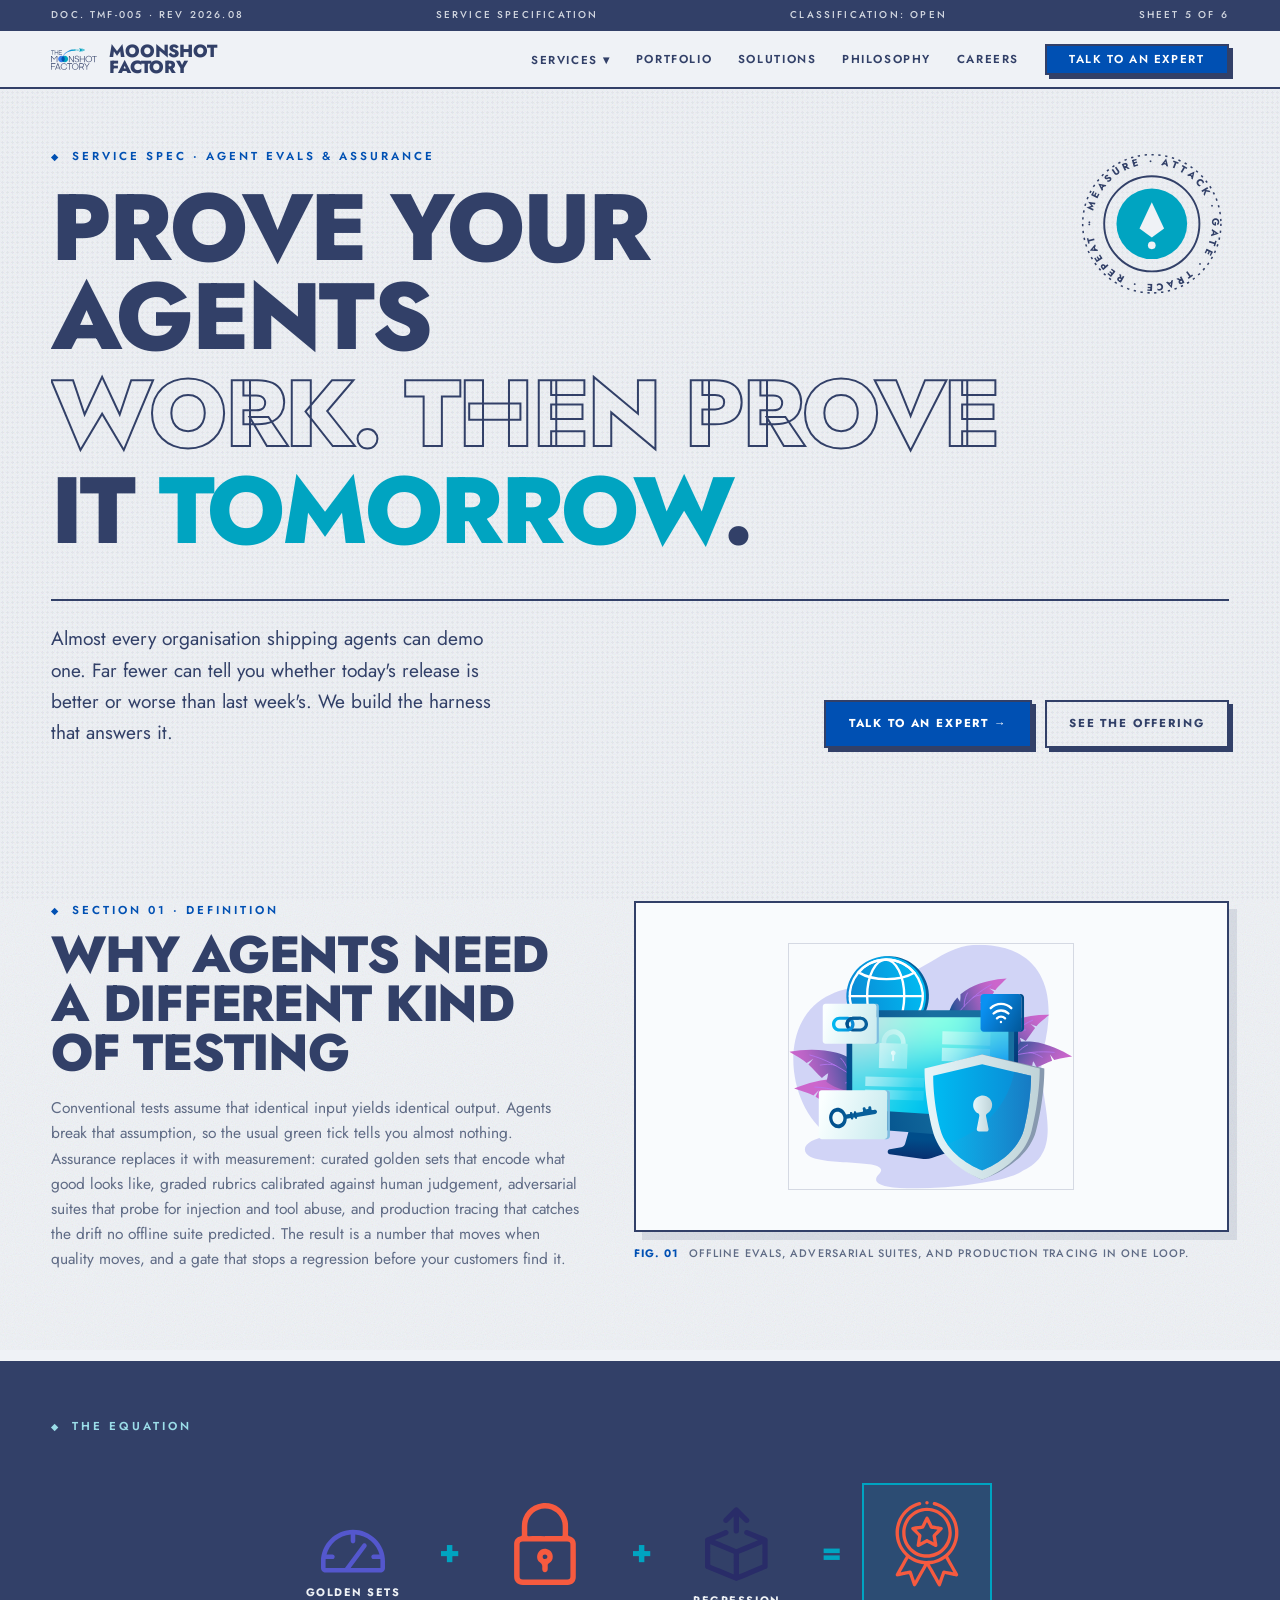
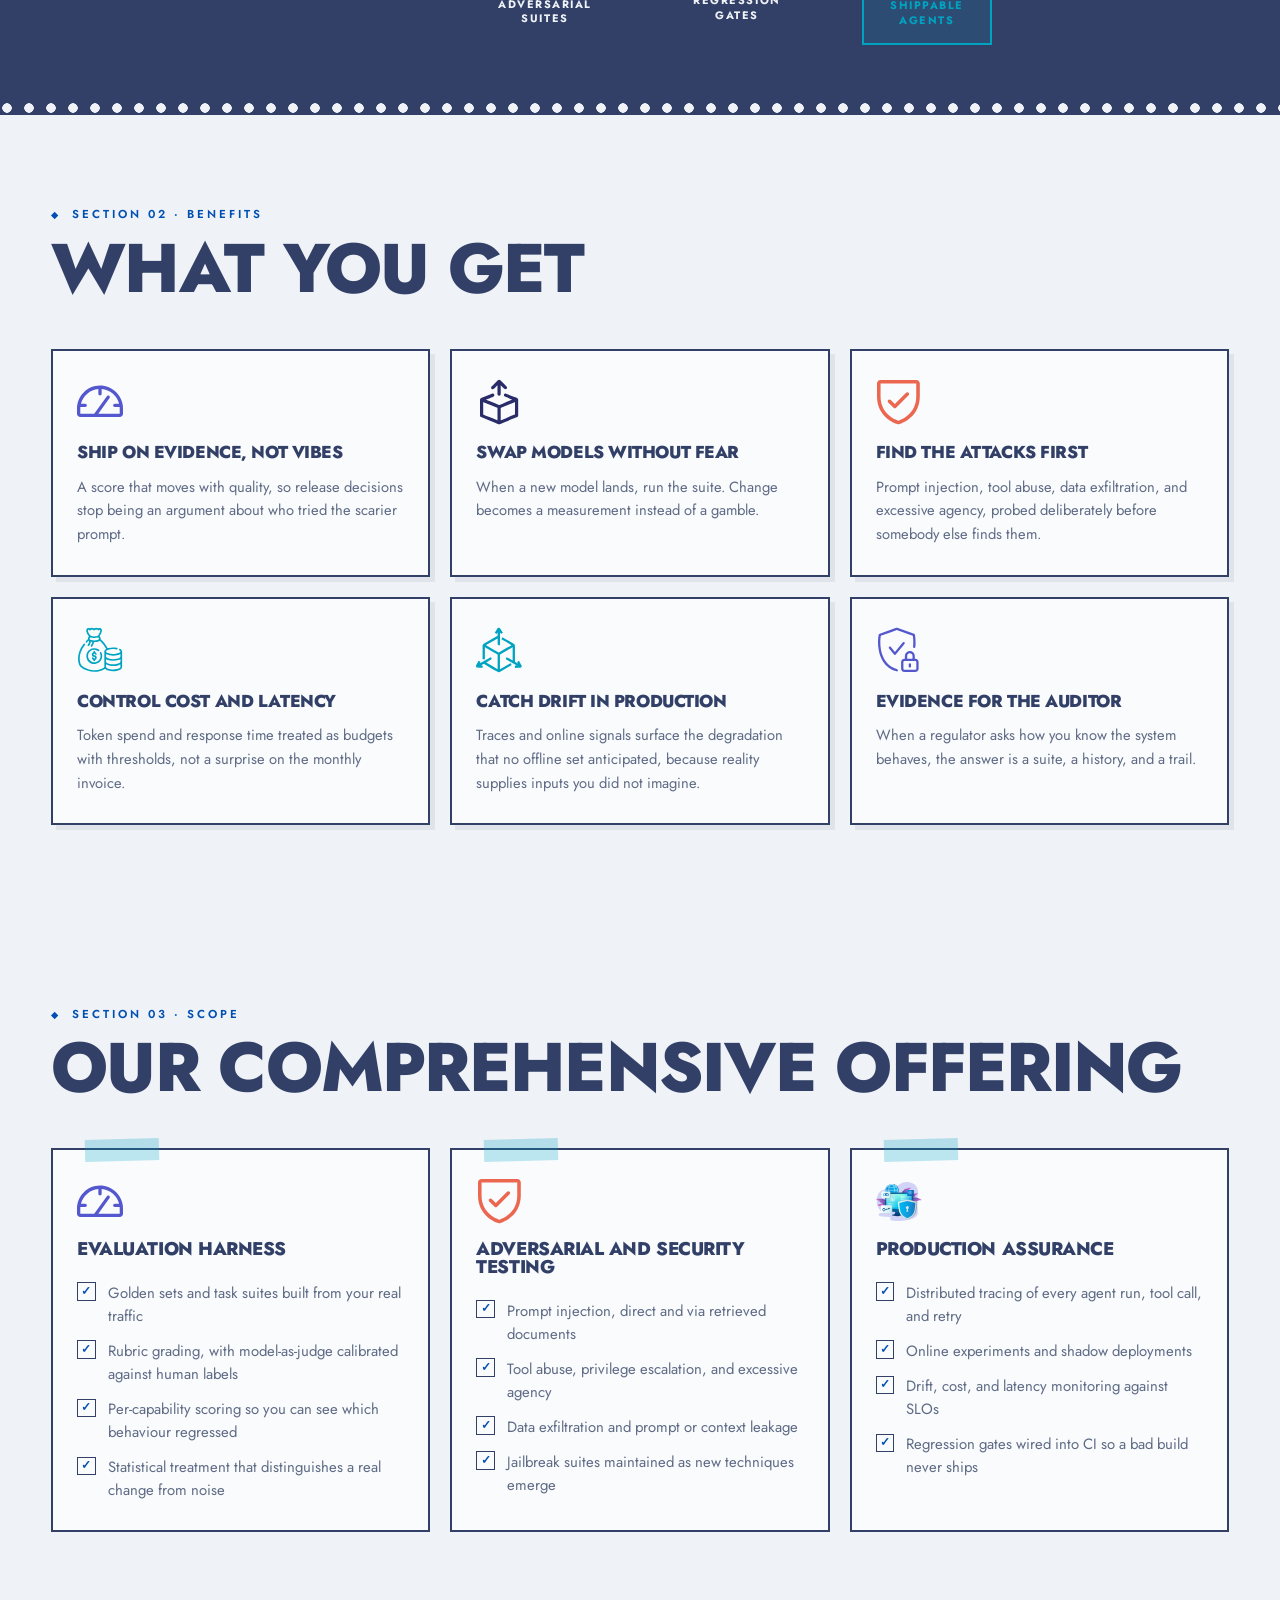
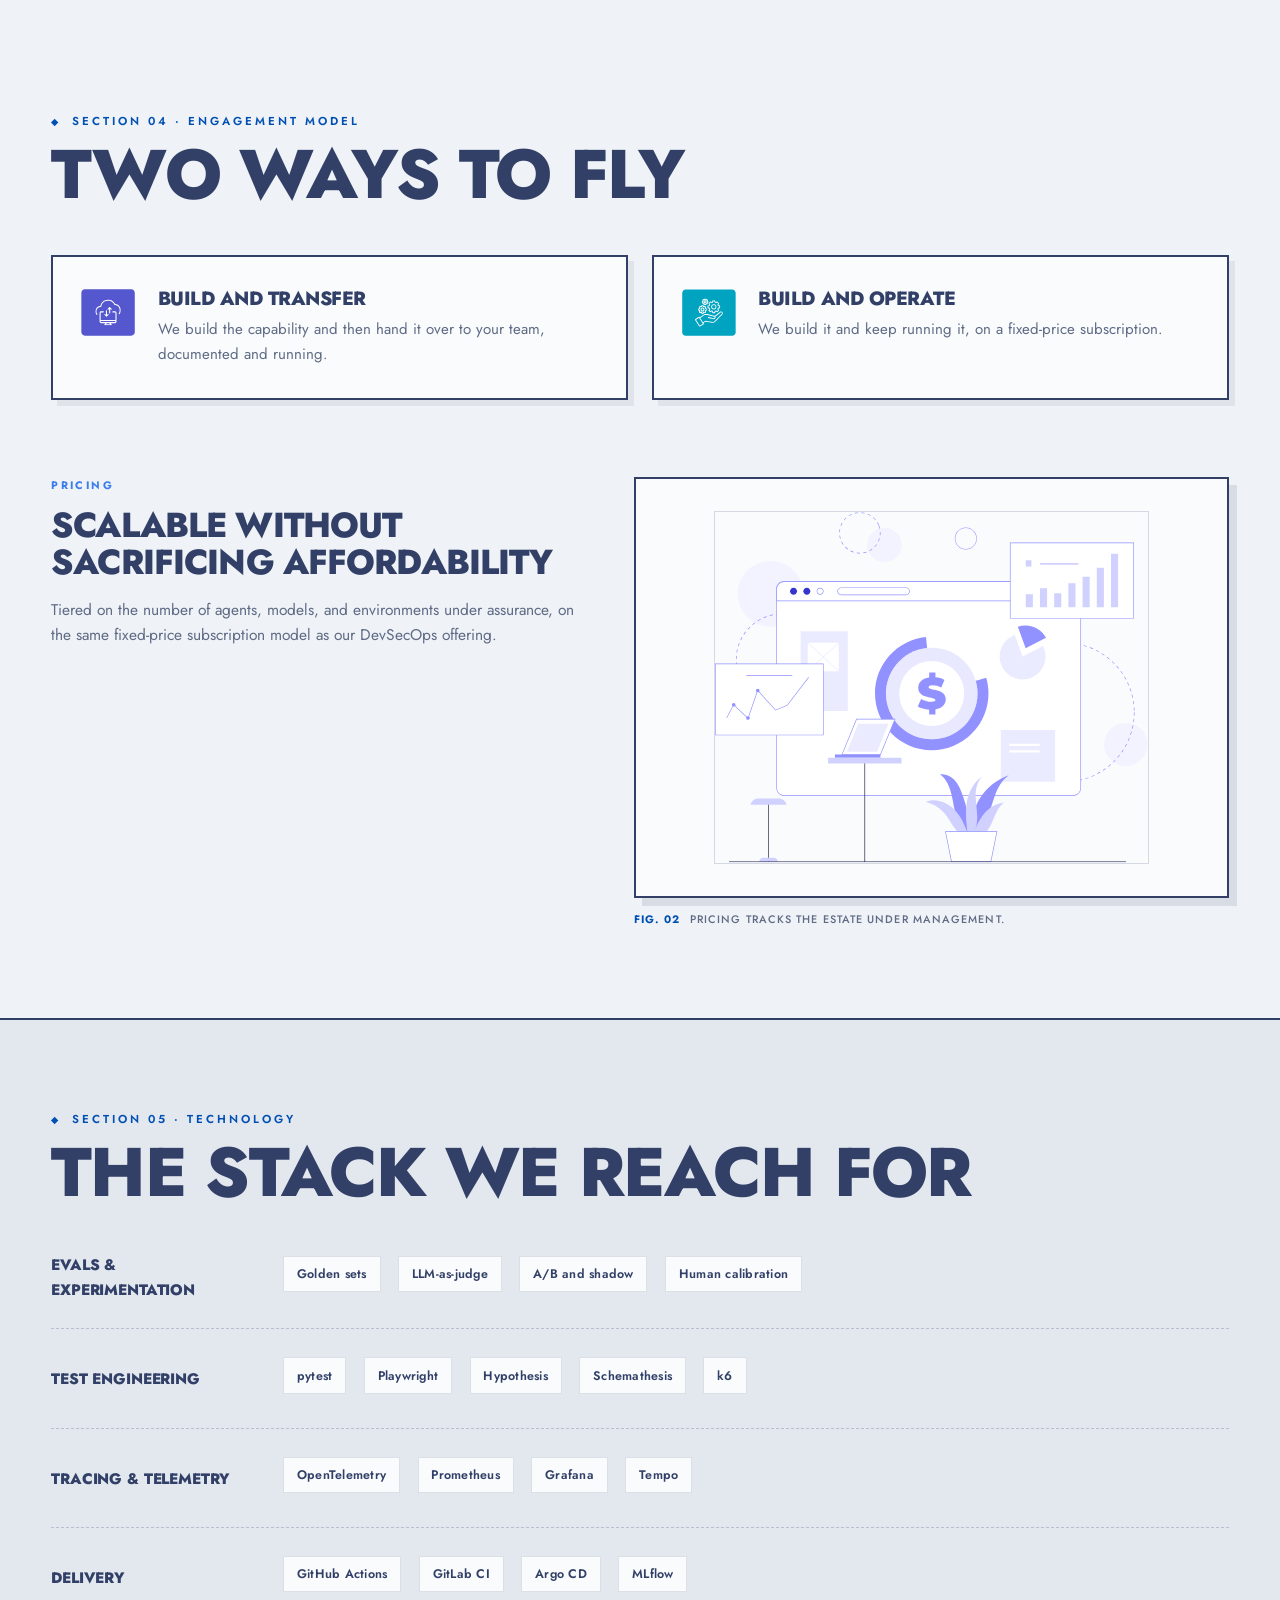
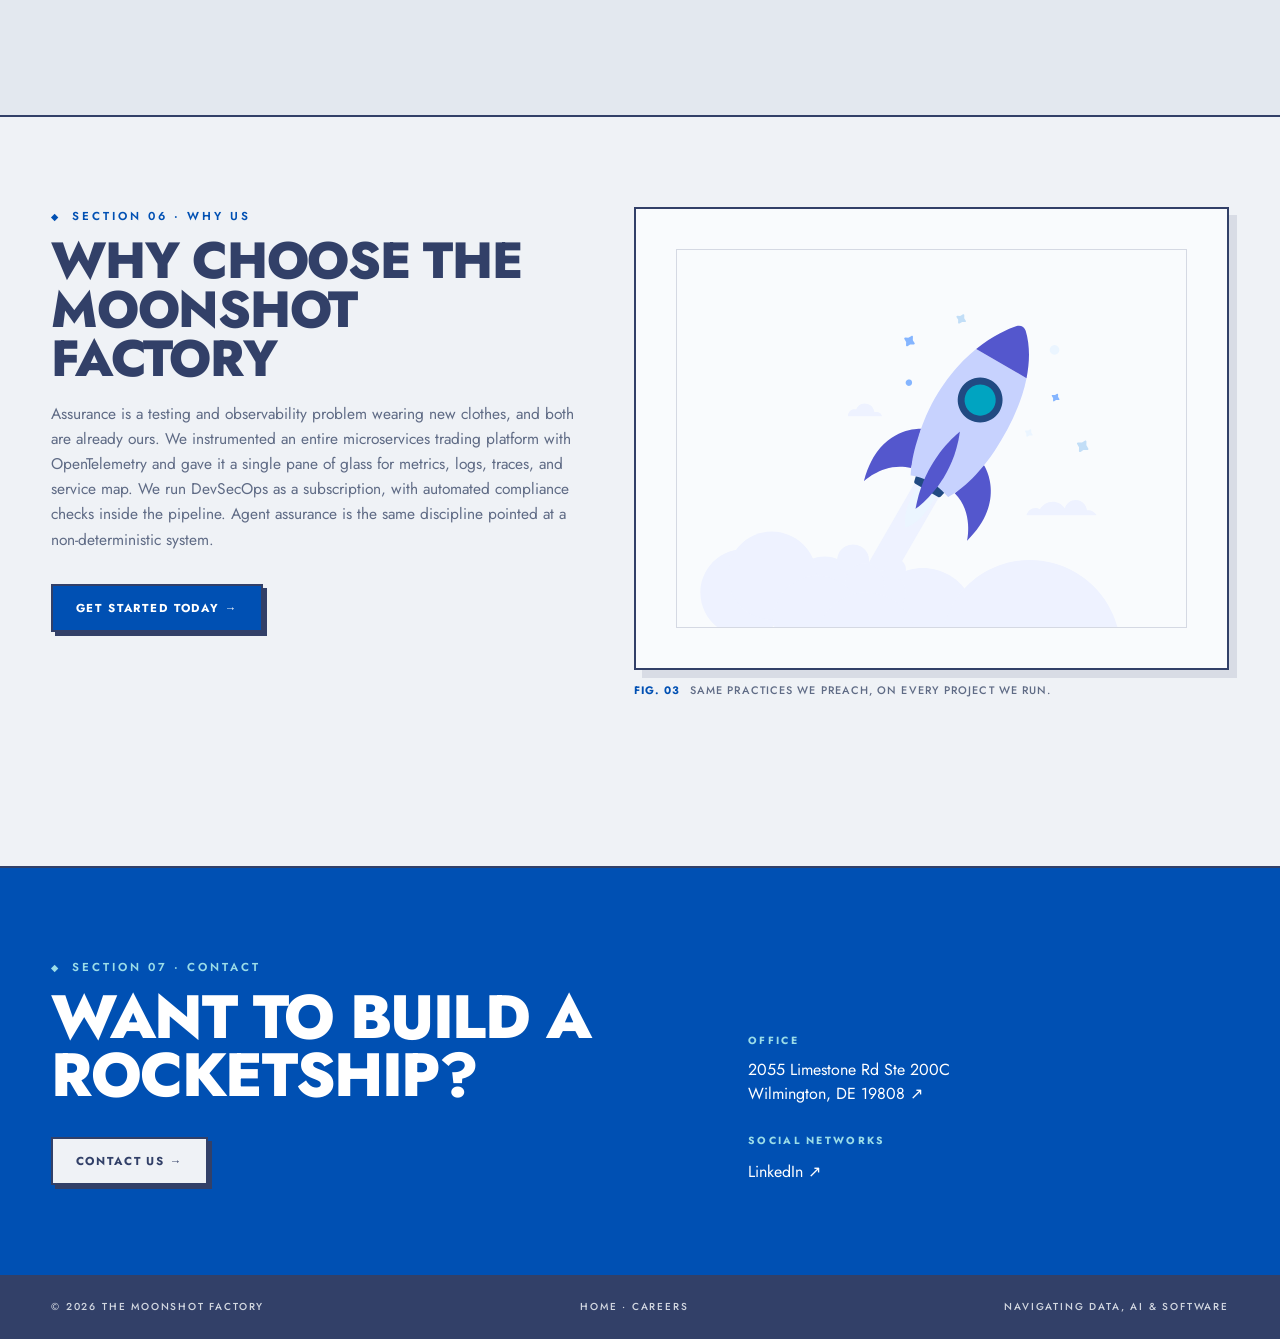
==== agent-assurance.html @ 90e69ac8 "Add three agentic-AI service pages and refresh site copy New service detail pages, built on the devs" ====
<!doctype html>
<html lang="en">
<head>
<meta charset="utf-8">
<meta name="viewport" content="width=device-width, initial-scale=1">
<title>Agent Assurance · The Moonshot Factory</title>
<meta name="description" content="Prove your AI agents work, and keep proving it. Eval harnesses, adversarial testing, regression gates, and production tracing as a managed service.">
<meta name="theme-color" content="#324068">
<link rel="icon" type="image/png" sizes="32x32" href="assets/favicon-32.png">
<link rel="apple-touch-icon" sizes="256x256" href="assets/apple-touch-icon.png">
<link rel="preconnect" href="https://fonts.googleapis.com">
<link rel="preconnect" href="https://fonts.gstatic.com" crossorigin>
<link href="https://fonts.googleapis.com/css2?family=Jost:wght@300;400;500;600;700;800&display=swap" rel="stylesheet">
<link rel="stylesheet" href="assets/site.css">
</head>
<body>

<div class="docbar">
  <div class="wrap">
    <span>Doc. TMF-005 · Rev 2026.08</span>
    <span>Service Specification</span>
    <span>Classification: Open</span>
    <span>Sheet 5 of 6</span>
  </div>
</div>

<header>
  <nav class="nav">
    <a class="brand" href="index.html" aria-label="The Moonshot Factory home">
      <img src="assets/logo.svg" alt="">
      <b>Moonshot Factory</b>
    </a>
    <div class="nav-links" id="navLinks">
      <div class="nav-drop">
        <a href="index.html#services" aria-haspopup="true">Services ▾</a>
        <div class="nav-menu">
          <a href="devsecops.html">DevSecOps</a>
          <a href="confidential-ai.html">Confidential AI</a>
          <a href="agent-assurance.html" aria-current="page">Agent Assurance</a>
          <a href="agent-tooling.html">Agent Tooling</a>
          <a href="index.html#services">Knowledge Solutions</a>
          <a href="index.html#services">AI for Unstructured Data</a>
        </div>
      </div>
      <a href="index.html#portfolio">Portfolio</a>
      <a href="index.html#solutions">Solutions</a>
      <a href="index.html#principles">Philosophy</a>
      <a href="careers.html">Careers</a>
      <a href="#" class="btn" data-contact>Talk to an Expert</a>
    </div>
    <button class="burger" id="burger" aria-label="Menu" aria-expanded="false" aria-controls="navLinks">
      <svg width="24" height="24" viewBox="0 0 24 24" fill="none" stroke="currentColor" stroke-width="2"><path d="M3 6h18M3 12h18M3 18h18"/></svg>
    </button>
  </nav>
</header>

<section class="hero">
  <div class="wrap">
    <div class="hero-top">
      <div>
        <p class="stamp-label">Service Spec · Agent Evals &amp; Assurance</p>
        <h1>
          <span class="ln"><span>Prove your agents</span></span>
          <span class="ln"><span class="outline">work. Then prove</span></span>
          <span class="ln"><span>it <em>tomorrow</em>.</span></span>
        </h1>
      </div>
      <div class="patch" aria-hidden="true">
        <svg viewBox="0 0 200 200">
          <g class="ring">
            <path id="arc-agent-assurance" d="M100,100 m-78,0 a78,78 0 1,1 156,0 a78,78 0 1,1 -156,0" fill="none"/>
            <text font-size="13" font-weight="700" fill="#324068">
              <textPath href="#arc-agent-assurance" startOffset="0" textLength="490" lengthAdjust="spacing">· MEASURE · ATTACK · GATE · TRACE · REPEAT · </textPath>
            </text>
            <circle cx="100" cy="100" r="90" fill="none" stroke="#324068" stroke-width="2" stroke-dasharray="3 6"/>
          </g>
          <circle cx="100" cy="100" r="62" fill="none" stroke="#324068" stroke-width="2.5"/>
          <circle class="core" cx="100" cy="100" r="46" fill="#00a4c1"/>
          <path class="core" d="M100 72 l16 34 -16 12 -16-12z" fill="#EFF2F6"/>
          <circle cx="100" cy="128" r="5" fill="#EFF2F6"/>
        </svg>
      </div>
    </div>

    <div class="hero-foot">
      <p>Almost every organisation shipping agents can demo one. Far fewer can tell you whether today's release is better or worse than last week's. We build the harness that answers it.</p>
      <div class="hero-cta">
        <a href="#" class="btn" data-contact>Talk to an Expert →</a>
        <a href="#offering" class="btn btn-o">See the Offering</a>
      </div>
    </div>
  </div>
</section>

<section id="what">
  <div class="wrap">
    <div class="plate rv" style="margin-top:0">
      <div>
        <p class="stamp-label">Section 01 · Definition</p>
        <h2 class="h-sec" style="font-size:clamp(1.8rem,1.1rem + 2.6vw,3.2rem)">Why agents need a different kind of testing</h2>
        <p class="body">Conventional tests assume that identical input yields identical output. Agents break that assumption, so the usual green tick tells you almost nothing. Assurance replaces it with measurement: curated golden sets that encode what good looks like, graded rubrics calibrated against human judgement, adversarial suites that probe for injection and tool abuse, and production tracing that catches the drift no offline suite predicted. The result is a number that moves when quality moves, and a gate that stops a regression before your customers find it.</p>
      </div>
      <div class="fig">
        <div class="fig-frame" style="display:grid;place-items:center;padding:2.5rem">
          <img src="assets/dso/Offering-Observability.svg" alt="" loading="lazy">
        </div>
        <p class="fig-cap"><b>Fig. 01</b> Offline evals, adversarial suites, and production tracing in one loop.</p>
      </div>
    </div>
  </div>
</section>

<div class="spec">
  <div class="wrap">
    <p class="stamp-label">The Equation</p>
    <div class="equation">
      <div class="eq-item"><img src="assets/dso/Icon-Dashboard.svg" alt=""><span>Golden sets</span></div>
      <div class="eq-op">+</div>
      <div class="eq-item"><img src="assets/dso/icon-sl-security.svg" alt=""><span>Adversarial suites</span></div>
      <div class="eq-op">+</div>
      <div class="eq-item"><img src="assets/dso/icon-release-tech.svg" alt=""><span>Regression gates</span></div>
      <div class="eq-op">=</div>
      <div class="eq-item eq-sum"><img src="assets/dso/icon-sl-quality.svg" alt=""><span>Shippable agents</span></div>
    </div>
  </div>
</div>
<div class="perf" style="background-color:var(--navy)"></div>

<section id="benefits">
  <div class="wrap">
    <div class="rv">
      <p class="stamp-label">Section 02 · Benefits</p>
      <h2 class="h-sec">What you get</h2>
    </div>
    <div class="benefits">
      <article class="ben rv">
        <img src="assets/dso/Icon-Dashboard.svg" alt="">
        <h3>Ship on evidence, not vibes</h3>
        <p>A score that moves with quality, so release decisions stop being an argument about who tried the scarier prompt.</p>
      </article>
      <article class="ben rv">
        <img src="assets/dso/icon-release-tech.svg" alt="">
        <h3>Swap models without fear</h3>
        <p>When a new model lands, run the suite. Change becomes a measurement instead of a gamble.</p>
      </article>
      <article class="ben rv">
        <img src="assets/dso/Icon-SecurityPosture.svg" alt="">
        <h3>Find the attacks first</h3>
        <p>Prompt injection, tool abuse, data exfiltration, and excessive agency, probed deliberately before somebody else finds them.</p>
      </article>
      <article class="ben rv">
        <img src="assets/dso/Icon-CostEfficiency.svg" alt="">
        <h3>Control cost and latency</h3>
        <p>Token spend and response time treated as budgets with thresholds, not a surprise on the monthly invoice.</p>
      </article>
      <article class="ben rv">
        <img src="assets/dso/Icon-UnmatchedScale.svg" alt="">
        <h3>Catch drift in production</h3>
        <p>Traces and online signals surface the degradation that no offline set anticipated, because reality supplies inputs you did not imagine.</p>
      </article>
      <article class="ben rv">
        <img src="assets/dso/Icon-CompCoverage.svg" alt="">
        <h3>Evidence for the auditor</h3>
        <p>When a regulator asks how you know the system behaves, the answer is a suite, a history, and a trail.</p>
      </article>
    </div>
  </div>
</section>

<section id="offering">
  <div class="wrap">
    <div class="rv">
      <p class="stamp-label">Section 03 · Scope</p>
      <h2 class="h-sec">Our comprehensive offering</h2>
    </div>
    <div class="offer">
      <article class="off rv">
        <img src="assets/dso/Icon-Dashboard.svg" alt="">
        <h3>Evaluation harness</h3>
        <ul class="checks">
          <li>Golden sets and task suites built from your real traffic</li>
          <li>Rubric grading, with model-as-judge calibrated against human labels</li>
          <li>Per-capability scoring so you can see which behaviour regressed</li>
          <li>Statistical treatment that distinguishes a real change from noise</li>
        </ul>
      </article>
      <article class="off rv">
        <img src="assets/dso/Icon-SecurityPosture.svg" alt="">
        <h3>Adversarial and security testing</h3>
        <ul class="checks">
          <li>Prompt injection, direct and via retrieved documents</li>
          <li>Tool abuse, privilege escalation, and excessive agency</li>
          <li>Data exfiltration and prompt or context leakage</li>
          <li>Jailbreak suites maintained as new techniques emerge</li>
        </ul>
      </article>
      <article class="off rv">
        <img src="assets/dso/Offering-Observability.svg" alt="">
        <h3>Production assurance</h3>
        <ul class="checks">
          <li>Distributed tracing of every agent run, tool call, and retry</li>
          <li>Online experiments and shadow deployments</li>
          <li>Drift, cost, and latency monitoring against SLOs</li>
          <li>Regression gates wired into CI so a bad build never ships</li>
        </ul>
      </article>
    </div>
  </div>
</section>

<section id="engagement">
  <div class="wrap">
    <div class="rv">
      <p class="stamp-label">Section 04 · Engagement Model</p>
      <h2 class="h-sec">Two ways to fly</h2>
    </div>
    <div class="engage rv">
      <article class="eng">
        <img src="assets/dso/Icon-BuildandTransfer.svg" alt="">
        <div>
          <h3>Build and Transfer</h3>
          <p>We build the capability and then hand it over to your team, documented and running.</p>
        </div>
      </article>
      <article class="eng">
        <img src="assets/dso/Icon-BuildandOperate.svg" alt="">
        <div>
          <h3>Build and Operate</h3>
          <p>We build it and keep running it, on a fixed-price subscription.</p>
        </div>
      </article>
    </div>

    <div class="plate rv">
      <div>
        <p class="plate-tag">Pricing</p>
        <h3>Scalable without sacrificing affordability</h3>
        <p class="body">Tiered on the number of agents, models, and environments under assurance, on the same fixed-price subscription model as our DevSecOps offering.</p>
      </div>
      <div class="fig">
        <div class="fig-frame" style="display:grid;place-items:center;padding:2rem">
          <img src="assets/dso/Pricing.svg" alt="" loading="lazy">
        </div>
        <p class="fig-cap"><b>Fig. 02</b> Pricing tracks the estate under management.</p>
      </div>
    </div>
  </div>
</section>

<section id="tech" class="bin">
  <div class="wrap">
    <div class="rv">
      <p class="stamp-label">Section 05 · Technology</p>
      <h2 class="h-sec">The stack we reach for</h2>
    </div>
    <div class="techrail rv">
      <div class="trail">
        <div class="trail-h"><div><b>Evals & experimentation</b></div></div>
        <div class="trail-l"><span class="chip-t">Golden sets</span><span class="chip-t">LLM-as-judge</span><span class="chip-t">A/B and shadow</span><span class="chip-t">Human calibration</span></div>
      </div>
      <div class="trail">
        <div class="trail-h"><div><b>Test engineering</b></div></div>
        <div class="trail-l"><span class="chip-t">pytest</span><span class="chip-t">Playwright</span><span class="chip-t">Hypothesis</span><span class="chip-t">Schemathesis</span><span class="chip-t">k6</span></div>
      </div>
      <div class="trail">
        <div class="trail-h"><div><b>Tracing & telemetry</b></div></div>
        <div class="trail-l"><span class="chip-t">OpenTelemetry</span><span class="chip-t">Prometheus</span><span class="chip-t">Grafana</span><span class="chip-t">Tempo</span></div>
      </div>
      <div class="trail" style="border-bottom:0">
        <div class="trail-h"><div><b>Delivery</b></div></div>
        <div class="trail-l"><span class="chip-t">GitHub Actions</span><span class="chip-t">GitLab CI</span><span class="chip-t">Argo CD</span><span class="chip-t">MLflow</span></div>
      </div>
    </div>
  </div>
</section>

<section id="why">
  <div class="wrap">
    <div class="plate rv" style="margin-top:0">
      <div>
        <p class="stamp-label">Section 06 · Why Us</p>
        <h2 class="h-sec" style="font-size:clamp(1.8rem,1.1rem + 2.6vw,3.2rem)">Why choose The Moonshot Factory</h2>
        <p class="body">Assurance is a testing and observability problem wearing new clothes, and both are already ours. We instrumented an entire microservices trading platform with OpenTelemetry and gave it a single pane of glass for metrics, logs, traces, and service map. We run DevSecOps as a subscription, with automated compliance checks inside the pipeline. Agent assurance is the same discipline pointed at a non-deterministic system.</p>
        <div style="margin-top:2rem;display:flex;gap:.8rem;flex-wrap:wrap">
          <a class="btn" href="#" data-contact>Get Started Today →</a>
        </div>
      </div>
      <div class="fig">
        <div class="fig-frame" style="display:grid;place-items:center;padding:2.5rem">
          <img src="assets/dso/Rocket.svg" alt="" loading="lazy">
        </div>
        <p class="fig-cap"><b>Fig. 03</b> Same practices we preach, on every project we run.</p>
      </div>
    </div>
  </div>
</section>

<section id="contact" class="contact">
  <div class="wrap contact-in">
    <div class="rv">
      <p class="stamp-label">Section 07 · Contact</p>
      <h2>Want to build a rocketship?</h2>
      <div style="margin-top:2rem">
        <a href="#" class="btn" data-contact>Contact Us →</a>
      </div>
    </div>
    <div class="meta rv">
      <div>
        <div class="meta-b">Office</div>
        <a href="https://maps.app.goo.gl/TmKkozRonsTCS8eCA" target="_blank" rel="noopener">
          <address>2055 Limestone Rd Ste 200C<br>Wilmington, DE 19808 ↗</address>
        </a>
      </div>
      <div>
        <div class="meta-b">Social Networks</div>
        <a href="https://www.linkedin.com/company/themoonshotfactory/" target="_blank" rel="noopener">LinkedIn ↗</a>
      </div>
    </div>
  </div>
</section>

<footer>
  <div class="wrap foot">
    <span>© 2026 The Moonshot Factory</span>
    <span><a href="index.html">Home</a> · <a href="careers.html">Careers</a></span>
    <span>Navigating Data, AI &amp; Software</span>
  </div>
</footer>

<dialog class="modal" id="contactModal" aria-labelledby="cmTitle">
  <div class="modal-card">
    <button class="modal-x" aria-label="Close" data-close>✕</button>
    <p class="stamp-label">Transmission</p>
    <h2 id="cmTitle">Contact us</h2>
    <p>Fill out the form below and we'll be in touch shortly.</p>
    <div id="hs-form"><p class="hs-fallback">Loading form…</p></div>
  </div>
</dialog>

<script src="assets/site.js"></script>
</body>
</html>
---- assets/site.css ----
/* ═══════════════════════════════════════════════════════════════
   THE MOONSHOT FACTORY — "MISSION DOSSIER"
   Shared stylesheet: index · careers · devsecops
   ═══════════════════════════════════════════════════════════════ */

/* ── BRAND TYPEFACE ───────────────────────────────────────────
   Kamerik 105 is licensed (Talbot Type) and can't be fetched.
   Drop licensed webfonts into assets/fonts/ under these exact
   names and they take over with no code change; until then the
   stack falls through to Jost.                                  */
@font-face{
  font-family:"Kamerik 105";src:url("fonts/kamerik105-book.woff2") format("woff2");
  font-weight:400;font-style:normal;font-display:swap;
}
@font-face{
  font-family:"Kamerik 105";src:url("fonts/kamerik105-bold.woff2") format("woff2");
  font-weight:700;font-style:normal;font-display:swap;
}
@font-face{
  font-family:"Kamerik 105";src:url("fonts/kamerik105-heavy.woff2") format("woff2");
  font-weight:800;font-style:normal;font-display:swap;
}

:root{
  /* ── BRAND COLOURS — exact ──
     navy #324068 · royal #0050b3 · royal-lt #3b7ded · cyan #00a4c1 */
  --navy:#324068;
  --royal:#0050b3;     /* small text + buttons — 5.9:1 on stock */
  --royal-lt:#3b7ded;  /* large text, highlights, hover */
  --cyan:#00a4c1;      /* signature pop: graphics, numerals on navy */

  --paper:#EFF2F6;     /* cool stock, tuned to sit under the blues */
  --paper-2:#E3E8EF;
  --card:#F9FBFD;
  --ink:var(--navy);
  --grey:#5F6B85;
  --rule:#32406826;
  --rule-hard:#324068;
  --tape:#00a4c140;
  --wash:#00a4c122;
  --pop:#9BDDE8;

  --sans:"Kamerik 105","Jost",-apple-system,BlinkMacSystemFont,"Segoe UI",sans-serif;
  --gut:clamp(1.15rem,4vw,4rem);
  --max:1280px;
  --ease:cubic-bezier(.2,.9,.3,1);
}

*,*::before,*::after{box-sizing:border-box}
html{scroll-behavior:smooth;-webkit-text-size-adjust:100%}
body{
  margin:0;background:var(--paper);color:var(--ink);
  font-family:var(--sans);font-weight:400;
  font-size:clamp(1rem,.96rem + .18vw,1.07rem);line-height:1.62;
  overflow-x:hidden;-webkit-font-smoothing:antialiased;
}
img{max-width:100%;display:block}
a{color:inherit;text-decoration:none}
h1,h2,h3,h4{
  font-family:var(--sans);font-weight:800;line-height:.96;
  letter-spacing:-.025em;margin:0;text-transform:uppercase;
}
p{margin:0}
::selection{background:var(--royal);color:var(--paper)}
:focus-visible{outline:2.5px solid var(--royal);outline-offset:3px}

/* ── paper texture ─────────────────────────────────────────── */
body::before{ /* halftone */
  content:"";position:fixed;inset:0;z-index:1;pointer-events:none;opacity:.05;
  background-image:radial-gradient(var(--navy) 1px,transparent 1.1px);
  background-size:5px 5px;
}
body::after{ /* fibre grain */
  content:"";position:fixed;inset:-50%;z-index:1;pointer-events:none;opacity:.13;
  background-image:url("data:image/svg+xml,%3Csvg xmlns='http://www.w3.org/2000/svg' width='300' height='300'%3E%3Cfilter id='f'%3E%3CfeTurbulence type='fractalNoise' baseFrequency='.9' numOctaves='4'/%3E%3C/filter%3E%3Crect width='300' height='300' filter='url(%23f)'/%3E%3C/svg%3E");
  animation:grain 8s steps(5) infinite;
}
@keyframes grain{0%,100%{transform:translate(0,0)}20%{transform:translate(-2%,-3%)}40%{transform:translate(3%,-1%)}60%{transform:translate(-1%,2%)}80%{transform:translate(2%,3%)}}

.wrap{max-width:var(--max);margin-inline:auto;padding-inline:var(--gut);position:relative;z-index:3}
section{position:relative;padding-block:clamp(3.5rem,7vw,6.5rem)}

/* ── typographic furniture ─────────────────────────────────── */
.stamp-label{
  font-size:.72rem;font-weight:600;letter-spacing:.26em;text-transform:uppercase;
  color:var(--royal);display:flex;align-items:baseline;gap:.7rem;
}
.stamp-label::before{content:"◆";font-size:.55rem}
.h-sec{font-size:clamp(2.1rem,1.1rem + 4vw,4.6rem);margin:.7rem 0 0}
.lede{font-size:1.06rem;color:var(--grey);max-width:54ch;margin-top:1.1rem}
.perf{
  height:14px;background-image:radial-gradient(circle at 7px 7px,var(--paper) 4.5px,transparent 5px);
  background-size:22px 14px;position:relative;z-index:3;
}

/* ── doc bar + nav ─────────────────────────────────────────── */
.docbar{border-bottom:1px solid var(--rule-hard);background:var(--navy);color:var(--paper);position:relative;z-index:40}
.docbar .wrap{display:flex;justify-content:space-between;gap:1rem;padding-block:.45rem;flex-wrap:wrap}
.docbar span{font-size:.62rem;letter-spacing:.22em;text-transform:uppercase;opacity:.85;font-weight:500}
header{position:sticky;top:0;z-index:50;background:var(--paper);border-bottom:2px solid var(--navy)}
.nav{max-width:var(--max);margin-inline:auto;padding:.7rem var(--gut);display:flex;align-items:center;gap:2rem}
.brand{display:flex;align-items:center;gap:.75rem;flex:none}
.brand img{width:46px}
.brand b{font-weight:800;font-size:1.1rem;letter-spacing:-.01em;line-height:.95;text-transform:uppercase;max-width:8ch}
.nav-links{display:flex;gap:1.6rem;margin-left:auto;align-items:center}
.nav-links a{font-size:.72rem;font-weight:600;letter-spacing:.14em;text-transform:uppercase;position:relative;padding-block:.25rem}
.nav-links a::after{content:"";position:absolute;left:0;bottom:0;width:0;height:2px;background:var(--cyan);transition:width .28s var(--ease)}
.nav-links a:hover::after,.nav-links a[aria-current]::after{width:100%}
.burger{display:none;margin-left:auto;background:none;border:0;padding:.4rem;cursor:pointer;color:var(--navy)}

/* Services owns its three children — DevSecOps is a service, not a peer */
.nav-drop{position:relative}
.nav-menu{
  position:absolute;top:calc(100% + .7rem);left:-1rem;min-width:16rem;
  background:var(--card);border:2px solid var(--navy);box-shadow:6px 6px 0 var(--navy);
  padding:.45rem;display:grid;gap:.1rem;z-index:60;
  opacity:0;visibility:hidden;translate:0 -6px;
  transition:opacity .2s var(--ease),translate .2s var(--ease),visibility .2s;
}
.nav-drop:hover .nav-menu,.nav-drop:focus-within .nav-menu{opacity:1;visibility:visible;translate:0 0}
.nav-menu a{padding:.62rem .75rem;transition:background .2s}
.nav-menu a:hover{background:var(--wash)}
.nav-menu a::after{display:none}

.btn{
  font-family:var(--sans);font-size:.72rem;font-weight:700;letter-spacing:.16em;text-transform:uppercase;
  padding:.8rem 1.4rem;display:inline-flex;align-items:center;gap:.6rem;cursor:pointer;
  border:2px solid var(--navy);background:var(--royal);color:#fff;
  box-shadow:4px 4px 0 var(--navy);transition:transform .14s var(--ease),box-shadow .14s var(--ease),background .2s;
}
.btn:hover{transform:translate(4px,4px);box-shadow:0 0 0 var(--navy);background:var(--cyan);color:var(--navy)}
.btn-o{background:transparent;color:var(--navy)}
.btn-o:hover{background:var(--pop);color:var(--navy)}

/* ── hero (shared) ─────────────────────────────────────────── */
.hero{padding-block:clamp(2.25rem,4.5vw,4rem) clamp(2.5rem,5vw,4.5rem);overflow:hidden}
.hero-top{display:flex;justify-content:space-between;align-items:flex-start;gap:2rem}
.hero h1{font-size:clamp(2.4rem,.6rem + 6.6vw,6.6rem);line-height:.95;letter-spacing:-.03em;margin:1.1rem 0 0}
/* overflow:hidden masks the rise-in; pad the box so tight line-height
   can't clip ascenders or the outline stroke, then pull it back */
.hero h1 .ln{display:block;overflow:hidden;padding-top:.16em;margin-top:-.16em;padding-bottom:.08em}
.hero h1 .ln>span{display:block;animation:rise 1s var(--ease) both}
.hero h1 .ln:nth-child(2)>span{animation-delay:.1s}
.hero h1 .ln:nth-child(3)>span{animation-delay:.2s}
@keyframes rise{from{transform:translateY(108%)}to{transform:translateY(0)}}
.outline{-webkit-text-stroke:2px var(--navy);color:transparent;paint-order:stroke fill}
.hero h1 em{font-style:normal;color:var(--cyan)}
.hero-foot{display:grid;grid-template-columns:1fr auto;gap:2rem;align-items:end;margin-top:2.25rem;border-top:2px solid var(--navy);padding-top:1.4rem}
.hero-foot p{font-size:1.2rem;max-width:38ch;color:var(--ink)}
.hero-cta{display:flex;gap:.8rem;flex-wrap:wrap}

/* mission patch */
.patch{width:clamp(104px,12vw,160px);flex:none;position:relative}
.patch svg{width:100%;height:auto;overflow:visible}
.patch .ring{animation:rot 26s linear infinite;transform-origin:50% 50%}
@keyframes rot{to{transform:rotate(360deg)}}
.patch .core{transform-origin:50% 50%;animation:pulse 3.4s ease-in-out infinite}
@keyframes pulse{0%,100%{transform:scale(1)}50%{transform:scale(1.06)}}

.stamp{
  position:absolute;right:clamp(-.5rem,1vw,2rem);top:clamp(13rem,24vw,24rem);
  rotate:-13deg;border:3px double var(--royal);color:var(--royal);
  font-size:.72rem;font-weight:700;letter-spacing:.2em;text-transform:uppercase;
  padding:.5rem .9rem;text-align:center;line-height:1.5;opacity:.72;
  pointer-events:none;z-index:6;animation:thud .7s var(--ease) .9s both;
}
@keyframes thud{from{opacity:0;scale:2.4;rotate:-24deg}to{opacity:.72;scale:1;rotate:-13deg}}

/* ── spec sheet ────────────────────────────────────────────── */
.spec{background:var(--navy);color:var(--paper);position:relative;z-index:3;padding-block:clamp(2.25rem,4.5vw,3.5rem)}
.spec .stamp-label{color:var(--pop)}
.spec-grid{display:grid;grid-template-columns:repeat(4,1fr);margin-top:1.6rem}
.sp{padding:1.1rem 1.5rem 1.1rem 0}
.sp+.sp{padding-left:1.5rem;border-left:1px solid #EFF2F630}
.sp-n{font-weight:800;font-size:clamp(2rem,1.2rem + 2.6vw,3.6rem);line-height:.95;color:var(--cyan);font-variant-numeric:tabular-nums;letter-spacing:-.035em}
.sp-l{font-size:.66rem;letter-spacing:.18em;text-transform:uppercase;color:#EFF2F6A8;margin-top:.7rem;line-height:1.7;font-weight:500}

/* ── module cards ──────────────────────────────────────────── */
.mods{display:grid;grid-template-columns:repeat(3,1fr);gap:1.5rem;margin-top:3rem}
.mod{
  background:var(--card);border:2px solid var(--navy);padding:2rem 1.6rem 1.6rem;
  position:relative;display:flex;flex-direction:column;
  box-shadow:6px 6px 0 #32406814;transition:transform .3s var(--ease),box-shadow .3s var(--ease);
}
/* slight, varied tilt so a six-card grid still reads as pinned-up cards */
.mod:nth-child(2){rotate:-.5deg}
.mod:nth-child(3){rotate:.4deg}
.mod:nth-child(4){rotate:.35deg}
.mod:nth-child(5){rotate:-.3deg}
.mod:nth-child(6){rotate:.45deg}
.mod:hover{transform:translateY(-8px) rotate(0deg);box-shadow:10px 12px 0 var(--navy)}
.mod::before{content:"";position:absolute;top:-11px;left:50%;translate:-50% 0;width:86px;height:22px;background:var(--tape);border-left:1px dashed #32406830;border-right:1px dashed #32406830;rotate:-1.6deg}
.mod-id{font-size:.68rem;font-weight:700;letter-spacing:.22em;color:var(--royal)}
.mod img{width:58px;height:58px;object-fit:contain;margin:1.4rem 0}
.mod h3{font-size:1.5rem;line-height:1.06}
.mod .kick{font-size:.68rem;letter-spacing:.12em;text-transform:uppercase;color:var(--royal-lt);margin-top:.7rem;font-weight:600}
.mod p.body{color:var(--grey);font-size:.95rem;margin-top:1rem;flex:1}
.mod .go{font-size:.7rem;font-weight:700;letter-spacing:.16em;text-transform:uppercase;margin-top:1.5rem;border-top:1.5px dashed #32406840;padding-top:.9rem;display:flex;justify-content:space-between;align-items:center}
.mod .go span:last-child{transition:transform .3s var(--ease);color:var(--royal)}
.mod:hover .go span:last-child{transform:translateX(6px)}

/* ── mission log ───────────────────────────────────────────── */
.log{margin-top:2.75rem;border-top:2px solid var(--navy)}
.lrow{display:grid;grid-template-columns:5rem 3rem 1.05fr 1.5fr;gap:1.5rem;align-items:start;padding:1.4rem .9rem;border-bottom:1.5px dashed #3240683D;transition:background .3s,padding-left .3s var(--ease)}
.lrow:hover{background:var(--wash);padding-left:1.7rem}
.lrow .no{font-size:.7rem;font-weight:700;color:var(--royal);letter-spacing:.12em;padding-top:.2rem}
.lrow img{width:34px;height:34px;object-fit:contain;opacity:.9}
.lcat{font-size:.66rem;letter-spacing:.18em;text-transform:uppercase;color:var(--royal-lt);font-weight:600}
.lt{font-weight:700;font-size:1.12rem;line-height:1.2;text-transform:uppercase;margin-top:.35rem;letter-spacing:-.015em}
.ld{color:var(--grey);font-size:.9rem}
.ld b{font-size:.76rem;font-weight:600;letter-spacing:.04em;color:var(--navy)}

/* ── figure plates ─────────────────────────────────────────── */
.plate{display:grid;grid-template-columns:1fr 1.12fr;gap:clamp(1.75rem,4vw,4rem);align-items:start;margin-top:clamp(3rem,6vw,5rem)}
.plate:nth-child(even) .fig{order:-1}
.fig-frame{background:var(--card);border:2px solid var(--navy);padding:.7rem;box-shadow:8px 8px 0 #3240681F;transition:transform .4s var(--ease),box-shadow .4s var(--ease)}
.fig-frame:hover{transform:translate(-3px,-3px);box-shadow:13px 13px 0 var(--navy)}
.fig-frame img{border:1px solid #3240682E}
.fig-cap{font-size:.68rem;letter-spacing:.1em;text-transform:uppercase;color:var(--grey);margin-top:.8rem;display:flex;gap:.6rem;align-items:baseline;font-weight:500}
.fig-cap b{color:var(--royal);font-weight:700;flex:none}
.plate-tag{font-size:.68rem;font-weight:700;letter-spacing:.22em;text-transform:uppercase;color:var(--royal-lt)}
.plate h3{font-size:clamp(1.4rem,1.05rem + 1.4vw,2.3rem);margin-top:.8rem;line-height:1.04}
.plate p.body{color:var(--grey);margin-top:1.1rem;font-size:.97rem}
.readout{display:flex;gap:2rem;margin-top:1.5rem;flex-wrap:wrap;border-block:1.5px dashed #32406840;padding-block:1rem}
.ro-n{font-weight:800;font-size:1.9rem;line-height:1;color:var(--royal);letter-spacing:-.035em}
.ro-l{font-size:.6rem;letter-spacing:.18em;text-transform:uppercase;color:var(--grey);margin-top:.45rem;font-weight:600}

/* ── checklists ────────────────────────────────────────────── */
.checks{list-style:none;padding:0;margin:1.5rem 0 0;display:grid;gap:.75rem}
.checks li{font-size:.93rem;color:var(--grey);padding-left:1.9rem;position:relative;line-height:1.55}
.checks li::before{content:"✓";position:absolute;left:0;top:.02rem;width:1.15rem;height:1.15rem;border:1.5px solid var(--navy);color:var(--royal);font-weight:700;font-size:.72rem;display:grid;place-items:center;line-height:1}
.checks b{color:var(--navy);font-weight:700}

/* ── parts bin ─────────────────────────────────────────────── */
.bin{background:var(--paper-2);border-block:2px solid var(--navy)}
.marquee{overflow:hidden;mask-image:linear-gradient(90deg,transparent,#000 7%,#000 93%,transparent)}
.track{display:flex;gap:0;width:max-content;animation:slide 52s linear infinite}
.track.rev{animation-direction:reverse;animation-duration:64s}
.marquee:hover .track{animation-play-state:paused}
@keyframes slide{to{transform:translateX(-50%)}}
.part{flex:none;width:142px;height:96px;display:grid;place-items:center;padding:1.2rem;border-right:1.5px dashed #32406833;transition:background .25s}
.part:hover{background:var(--pop)}
.part img{max-height:40px;max-width:100px;object-fit:contain}

/* ── principles ────────────────────────────────────────────── */
.creed{display:grid;grid-template-columns:1fr 1fr;column-gap:3rem;margin-top:2.75rem;border-top:2px solid var(--navy)}
.cr{display:flex;gap:1.1rem;align-items:flex-start;padding:1.3rem .5rem;border-bottom:1.5px dashed #3240683D;font-size:1.05rem;line-height:1.45;transition:background .3s,padding-left .3s var(--ease)}
.cr:hover{background:var(--wash);padding-left:1.2rem}
.box{flex:none;width:1.35rem;height:1.35rem;border:2px solid var(--navy);margin-top:.2rem;display:grid;place-items:center;font-weight:700;color:var(--royal);font-size:.85rem;line-height:1;background:var(--card)}
.box::after{content:"✓";opacity:0;transform:scale(.4) rotate(-18deg);transition:all .3s var(--ease)}
.cr:hover .box::after,.cr.tick .box::after{opacity:1;transform:none}
.cr b{font-weight:800;font-size:1.18em;text-transform:uppercase;letter-spacing:-.02em}
.cr .neg{color:var(--grey)}

/* ── finale ────────────────────────────────────────────────── */
.finale{text-align:center;padding-block:clamp(3.5rem,7vw,6.5rem) 0}
.finale h2{font-size:clamp(2.2rem,.5rem + 7vw,7rem);line-height:1}
.finale .rk{display:inline-block;font-size:.62em;cursor:pointer;transform-origin:60% 70%;animation:hover 3.6s ease-in-out infinite}
@keyframes hover{0%,100%{transform:translateY(0) rotate(-6deg)}50%{transform:translateY(-16px) rotate(6deg)}}
.rk.launch{animation:launch 1.15s cubic-bezier(.4,0,.7,-.4) forwards}
@keyframes launch{to{transform:translate(46vw,-125vh) rotate(52deg) scale(.35);opacity:0}}
.finale small{font-size:.68rem;letter-spacing:.22em;text-transform:uppercase;color:var(--grey);display:block;margin-top:1.5rem;font-weight:500}

/* ── contact + footer ──────────────────────────────────────── */
.contact{background:var(--royal);color:#fff;border-top:2px solid var(--navy);margin-top:clamp(2.5rem,6vw,5rem)}
.contact .stamp-label{color:var(--pop)}
.contact-in{display:grid;grid-template-columns:1.35fr 1fr;gap:3rem;align-items:end}
.contact h2{font-size:clamp(1.9rem,1.1rem + 3.4vw,4.2rem);margin-top:.7rem}
.contact .btn{background:var(--paper);color:var(--navy);border-color:var(--navy)}
.contact .btn:hover{background:var(--cyan)}
.meta{display:grid;gap:1.6rem}
.meta-b{font-size:.65rem;font-weight:700;letter-spacing:.22em;text-transform:uppercase;color:var(--pop);margin-bottom:.5rem}
.meta address,.meta a{font-style:normal;font-size:1rem;line-height:1.55}
.meta a{border-bottom:1.5px solid transparent;transition:border-color .25s}
.meta a:hover{border-bottom-color:#fff}
footer{background:var(--navy);color:var(--paper);padding-block:1.5rem}
.foot{display:flex;justify-content:space-between;gap:1rem;flex-wrap:wrap;font-size:.63rem;letter-spacing:.18em;text-transform:uppercase;opacity:.85;font-weight:500}

/* ── HubSpot contact modal ─────────────────────────────────── */
.modal{position:fixed;inset:0;z-index:200;display:none;place-items:center;padding:1.5rem}
.modal[open]{display:grid}
.modal::backdrop{background:#324068D9}
.modal-back{position:fixed;inset:0;background:#324068D9;backdrop-filter:blur(3px)}
.modal-card{
  position:relative;background:var(--paper);border:2px solid var(--navy);
  box-shadow:12px 12px 0 var(--navy);max-width:600px;width:100%;
  max-height:86vh;overflow-y:auto;padding:2.25rem clamp(1.25rem,3vw,2.5rem) 2.5rem;
}
.modal-card h2{font-size:clamp(1.6rem,1.2rem + 1.6vw,2.4rem);margin-top:.6rem}
.modal-card > p{color:var(--grey);margin-top:.75rem;font-size:.95rem}
.modal-x{
  position:absolute;top:.75rem;right:.75rem;width:2.1rem;height:2.1rem;
  border:2px solid var(--navy);background:var(--card);cursor:pointer;
  font-size:1.05rem;line-height:1;color:var(--navy);display:grid;place-items:center;
  transition:background .2s,transform .2s var(--ease);
}
.modal-x:hover{background:var(--cyan);transform:rotate(90deg)}
#hs-form{margin-top:1.75rem;min-height:120px}
#hs-form .hs-form-field{margin-bottom:1.05rem}
#hs-form label{font-size:.68rem!important;font-weight:700!important;letter-spacing:.16em!important;text-transform:uppercase!important;color:var(--navy)!important;display:block;margin-bottom:.4rem}
#hs-form input[type=text],#hs-form input[type=email],#hs-form input[type=tel],#hs-form textarea,#hs-form select{
  width:100%!important;padding:.7rem .8rem!important;border:2px solid var(--navy)!important;
  background:var(--card)!important;font-family:var(--sans)!important;font-size:.95rem!important;
  color:var(--navy)!important;border-radius:0!important;
}
#hs-form input:focus,#hs-form textarea:focus,#hs-form select:focus{outline:2.5px solid var(--cyan);outline-offset:1px}
#hs-form .hs-button{
  font-family:var(--sans)!important;font-size:.72rem!important;font-weight:700!important;
  letter-spacing:.16em!important;text-transform:uppercase!important;padding:.8rem 1.4rem!important;
  border:2px solid var(--navy)!important;background:var(--royal)!important;color:#fff!important;
  box-shadow:4px 4px 0 var(--navy);border-radius:0!important;cursor:pointer;
  transition:transform .14s var(--ease),box-shadow .14s var(--ease),background .2s;
}
#hs-form .hs-button:hover{transform:translate(4px,4px);box-shadow:0 0 0 var(--navy);background:var(--cyan)!important;color:var(--navy)!important}
#hs-form .hs-error-msg,#hs-form .hs-error-msgs label{color:#B3261E!important;font-size:.78rem!important;letter-spacing:0!important;text-transform:none!important;font-weight:500!important}
.hs-fallback{font-size:.92rem;color:var(--grey)}
.hs-fallback a{color:var(--royal);border-bottom:1.5px solid var(--royal)}

/* ── CAREERS ───────────────────────────────────────────────── */
.perks{display:grid;grid-template-columns:repeat(4,1fr);gap:1.25rem;margin-top:3rem}
.perk{background:var(--card);border:2px solid var(--navy);padding:1.75rem 1.4rem;box-shadow:5px 5px 0 #32406814;transition:transform .3s var(--ease),box-shadow .3s var(--ease)}
.perk:hover{transform:translateY(-6px);box-shadow:9px 11px 0 var(--navy)}
.perk img{width:48px;height:48px;object-fit:contain;margin-bottom:1.1rem}
.perk h3{font-size:1.02rem;line-height:1.2}
.perk-n{font-size:.66rem;font-weight:700;letter-spacing:.22em;color:var(--royal);margin-bottom:.9rem}

.roles{margin-top:2.75rem;border-top:2px solid var(--navy)}
.role{border-bottom:1.5px dashed #3240683D}
.role summary{
  display:grid;grid-template-columns:4.5rem 1fr auto;gap:1.5rem;align-items:center;
  padding:1.5rem .9rem;cursor:pointer;list-style:none;
  transition:background .3s,padding-left .3s var(--ease);
}
.role summary::-webkit-details-marker{display:none}
.role summary:hover{background:var(--wash);padding-left:1.7rem}
.role-n{font-size:.7rem;font-weight:700;letter-spacing:.12em;color:var(--royal)}
.role-t{display:block;font-size:1.35rem;font-weight:800;text-transform:uppercase;letter-spacing:-.02em;line-height:1.1}
.role-tldr{display:block;font-size:.82rem;color:var(--grey);margin-top:.35rem;letter-spacing:.02em}
.role-x{width:1.6rem;height:1.6rem;border:2px solid var(--navy);display:grid;place-items:center;font-weight:700;color:var(--royal);transition:transform .3s var(--ease),background .3s;flex:none}
.role[open] .role-x{transform:rotate(45deg);background:var(--cyan)}
.role-body{padding:.5rem .9rem 2.25rem;display:grid;grid-template-columns:1fr 1fr;gap:2.5rem}
.role-body h4{font-size:.7rem;font-weight:700;letter-spacing:.22em;color:var(--royal-lt);margin-bottom:1rem}
.role-apply{
  grid-column:1/-1;border-top:1.5px dashed #32406840;padding-top:1.4rem;
  display:flex;justify-content:space-between;align-items:center;gap:1rem;flex-wrap:wrap;
}
.role-apply span{font-size:.72rem;letter-spacing:.18em;text-transform:uppercase;color:var(--grey);font-weight:600}

/* ── DEVSECOPS ─────────────────────────────────────────────── */
.equation{display:flex;align-items:center;justify-content:center;gap:clamp(.5rem,1.6vw,1.5rem);flex-wrap:wrap;margin-top:3rem}
.eq-item{text-align:center;width:clamp(88px,11vw,130px)}
.eq-item img{width:clamp(44px,5.5vw,64px);height:auto;margin:0 auto .7rem}
.eq-item span{font-size:.68rem;font-weight:700;letter-spacing:.14em;text-transform:uppercase;line-height:1.35;display:block}
.eq-op{font-size:clamp(1.4rem,2.4vw,2.2rem);font-weight:800;color:var(--cyan);align-self:center;padding-bottom:1.5rem}
/* the sum sits on the navy band, so it reads via a cyan rule, not a fill */
.eq-sum{padding:1rem .9rem;border:2px solid var(--cyan);background:#00a4c11f}
.eq-sum span{color:var(--cyan)}

.benefits{display:grid;grid-template-columns:repeat(3,1fr);gap:1.25rem;margin-top:3rem}
.ben{background:var(--card);border:2px solid var(--navy);padding:1.75rem 1.5rem;box-shadow:5px 5px 0 #32406814;transition:transform .3s var(--ease),box-shadow .3s var(--ease)}
.ben:hover{transform:translateY(-6px);box-shadow:9px 11px 0 var(--navy)}
.ben img{width:46px;height:46px;object-fit:contain;margin-bottom:1.1rem}
.ben h3{font-size:1.08rem;line-height:1.18}
.ben p{color:var(--grey);font-size:.92rem;margin-top:.8rem}

.offer{display:grid;grid-template-columns:repeat(3,1fr);gap:1.25rem;margin-top:3rem}
.off{border:2px solid var(--navy);background:var(--card);padding:1.75rem 1.5rem;position:relative}
.off::before{content:"";position:absolute;top:-11px;left:2rem;width:74px;height:22px;background:var(--tape);rotate:-1.4deg}
.off h3{font-size:1.15rem;color:var(--navy)}
.off img{width:46px;height:46px;object-fit:contain;margin-bottom:1rem}

.engage{display:grid;grid-template-columns:1fr 1fr;gap:1.5rem;margin-top:3rem}
.eng{border:2px solid var(--navy);background:var(--card);padding:2rem 1.75rem;display:flex;gap:1.4rem;align-items:flex-start;box-shadow:6px 6px 0 #32406814}
.eng img{width:54px;flex:none}
.eng h3{font-size:1.2rem}
.eng p{color:var(--grey);font-size:.94rem;margin-top:.6rem}

.techrail{display:grid;gap:1.75rem;margin-top:3rem}
.trail{display:grid;grid-template-columns:13rem 1fr;gap:1.5rem;align-items:center;border-bottom:1.5px dashed #3240683D;padding-bottom:1.6rem}
.trail-h{display:flex;align-items:center;gap:.9rem}
.trail-h img{width:40px;flex:none}
.trail-h div b{display:block;font-weight:800;font-size:1rem;text-transform:uppercase;letter-spacing:-.01em}
.trail-h div span{font-size:.66rem;letter-spacing:.18em;text-transform:uppercase;color:var(--royal);font-weight:600}
.trail-l{display:flex;flex-wrap:wrap;gap:.6rem}
.trail-l img{height:30px;max-width:104px;object-fit:contain;background:var(--card);border:1.5px solid var(--rule);padding:.35rem .6rem;transition:border-color .25s,transform .25s var(--ease)}
.trail-l img:hover{border-color:var(--cyan);transform:translateY(-3px)}

/* ── reveal ────────────────────────────────────────────────── */
.rv{opacity:0;transform:translateY(24px);transition:opacity .8s var(--ease),transform .8s var(--ease)}
.rv.in{opacity:1;transform:none}

/* ── responsive ────────────────────────────────────────────── */
@media(max-width:1024px){
  .mods,.benefits,.offer{grid-template-columns:1fr;gap:1.75rem}
  .mod{rotate:0deg!important}
  .perks{grid-template-columns:1fr 1fr}
  .plate,.contact-in,.engage,.role-body{grid-template-columns:1fr}
  .plate:nth-child(even) .fig{order:0}
  .role-body{gap:1.75rem}
  .spec-grid{grid-template-columns:1fr 1fr;row-gap:1rem}
  .sp:nth-child(3){border-left:0;padding-left:0}
  .lrow{grid-template-columns:4rem 1fr;gap:.8rem 1.2rem}
  .lrow img{display:none}
  .ld{grid-column:2/-1}
  .hero-foot{grid-template-columns:1fr}
  .trail{grid-template-columns:1fr;gap:1rem}
}
@media(max-width:720px){
  .burger{display:block}
  .nav-links{
    display:none;position:absolute;top:100%;left:0;right:0;
    background:var(--paper);border-bottom:2px solid var(--navy);
    flex-direction:column;align-items:stretch;gap:0;
    padding:.25rem var(--gut) 1.35rem;box-shadow:0 14px 26px -14px #32406866;
  }
  .nav-links.open{display:flex}
  .nav-links > a,.nav-drop > a{display:block;padding:.9rem 0;border-bottom:1.5px dashed #3240683D}
  .nav-links > .btn{margin-top:1.1rem;justify-content:center;border-bottom:0}
  .nav-drop{position:static}
  .nav-menu{
    position:static;opacity:1;visibility:visible;translate:0 0;
    border:0;box-shadow:none;background:transparent;padding:.1rem 0 .35rem 1.1rem;
  }
  .nav-menu a{padding:.55rem 0;color:var(--grey)}
  .creed,.perks{grid-template-columns:1fr}
  .spec-grid{grid-template-columns:1fr}
  .sp{border-left:0!important;padding-left:0!important;border-bottom:1px solid #EFF2F630}
  .stamp{top:auto;bottom:-1rem;right:.5rem;scale:.82}
  .role summary{grid-template-columns:1fr auto;gap:.8rem}
  .role-n{display:none}
}
@media(prefers-reduced-motion:reduce){
  *,*::before,*::after{animation-duration:.001ms!important;animation-iteration-count:1!important;transition-duration:.001ms!important}
  html{scroll-behavior:auto}
  .rv{opacity:1;transform:none}
  .hero h1 .ln>span{transform:none}
}

/* ── Clutch reviews ────────────────────────────────────────── */
/* Clutch widget type 3 is a fixed ~440px card — pair it with copy
   rather than stretching a full-width box around it */
.reviews-grid{
  display:grid;grid-template-columns:1fr minmax(0,30rem);
  gap:clamp(2rem,5vw,4.5rem);align-items:center;margin-top:2.75rem;
}
.clutch-holder{
  background:var(--card);border:2px solid var(--navy);
  box-shadow:8px 8px 0 #3240681F;padding:1.1rem;overflow-x:auto;
}
.clutch-holder .clutch-widget{max-width:100%}
@media(max-width:1024px){.reviews-grid{grid-template-columns:1fr;gap:2.25rem}}

/* text chips — used where a vendor mark would be invented rather than owned */
.chip-t{
  display:inline-block;font-size:.78rem;font-weight:600;letter-spacing:.02em;
  color:var(--navy);background:var(--card);border:1.5px solid var(--rule);
  padding:.45rem .8rem;margin:0 .5rem .5rem 0;transition:border-color .25s,transform .25s var(--ease);
}
.chip-t:hover{border-color:var(--cyan);transform:translateY(-2px)}
.trail-h div b{font-size:.95rem}
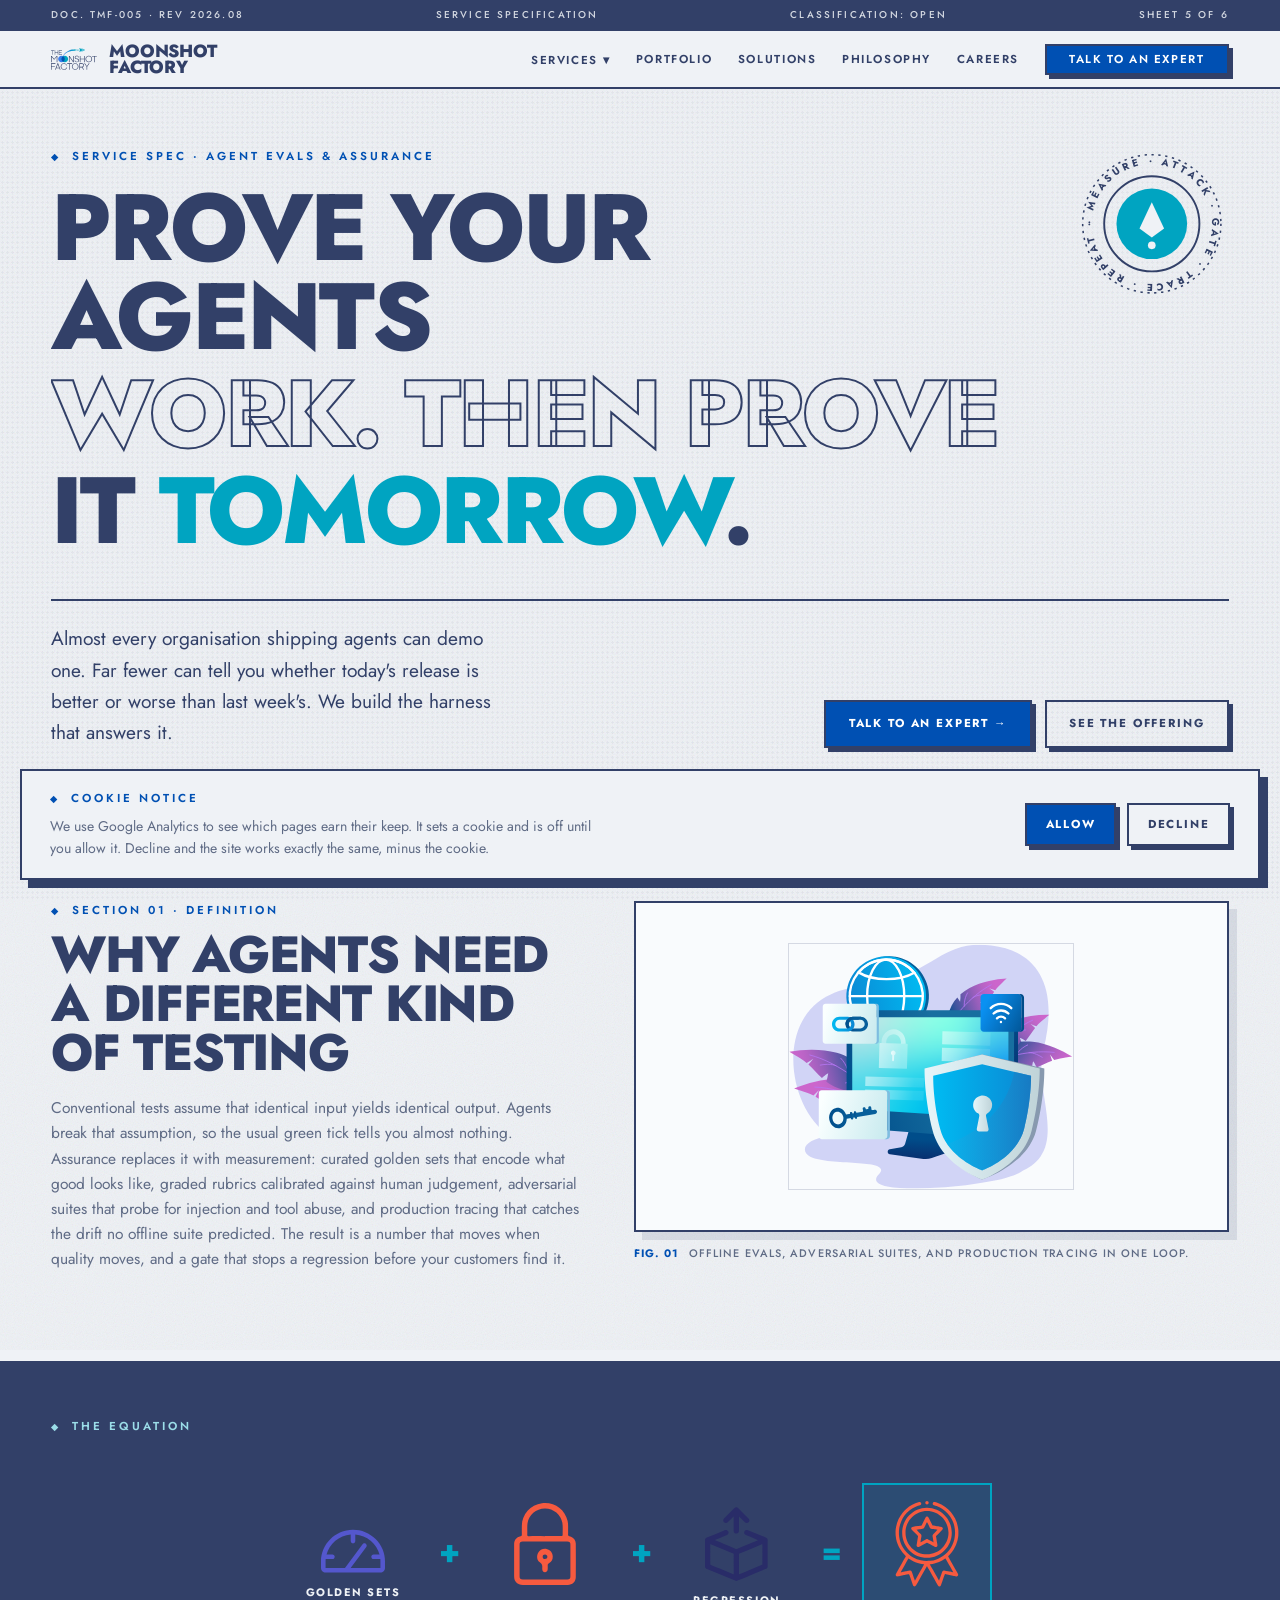
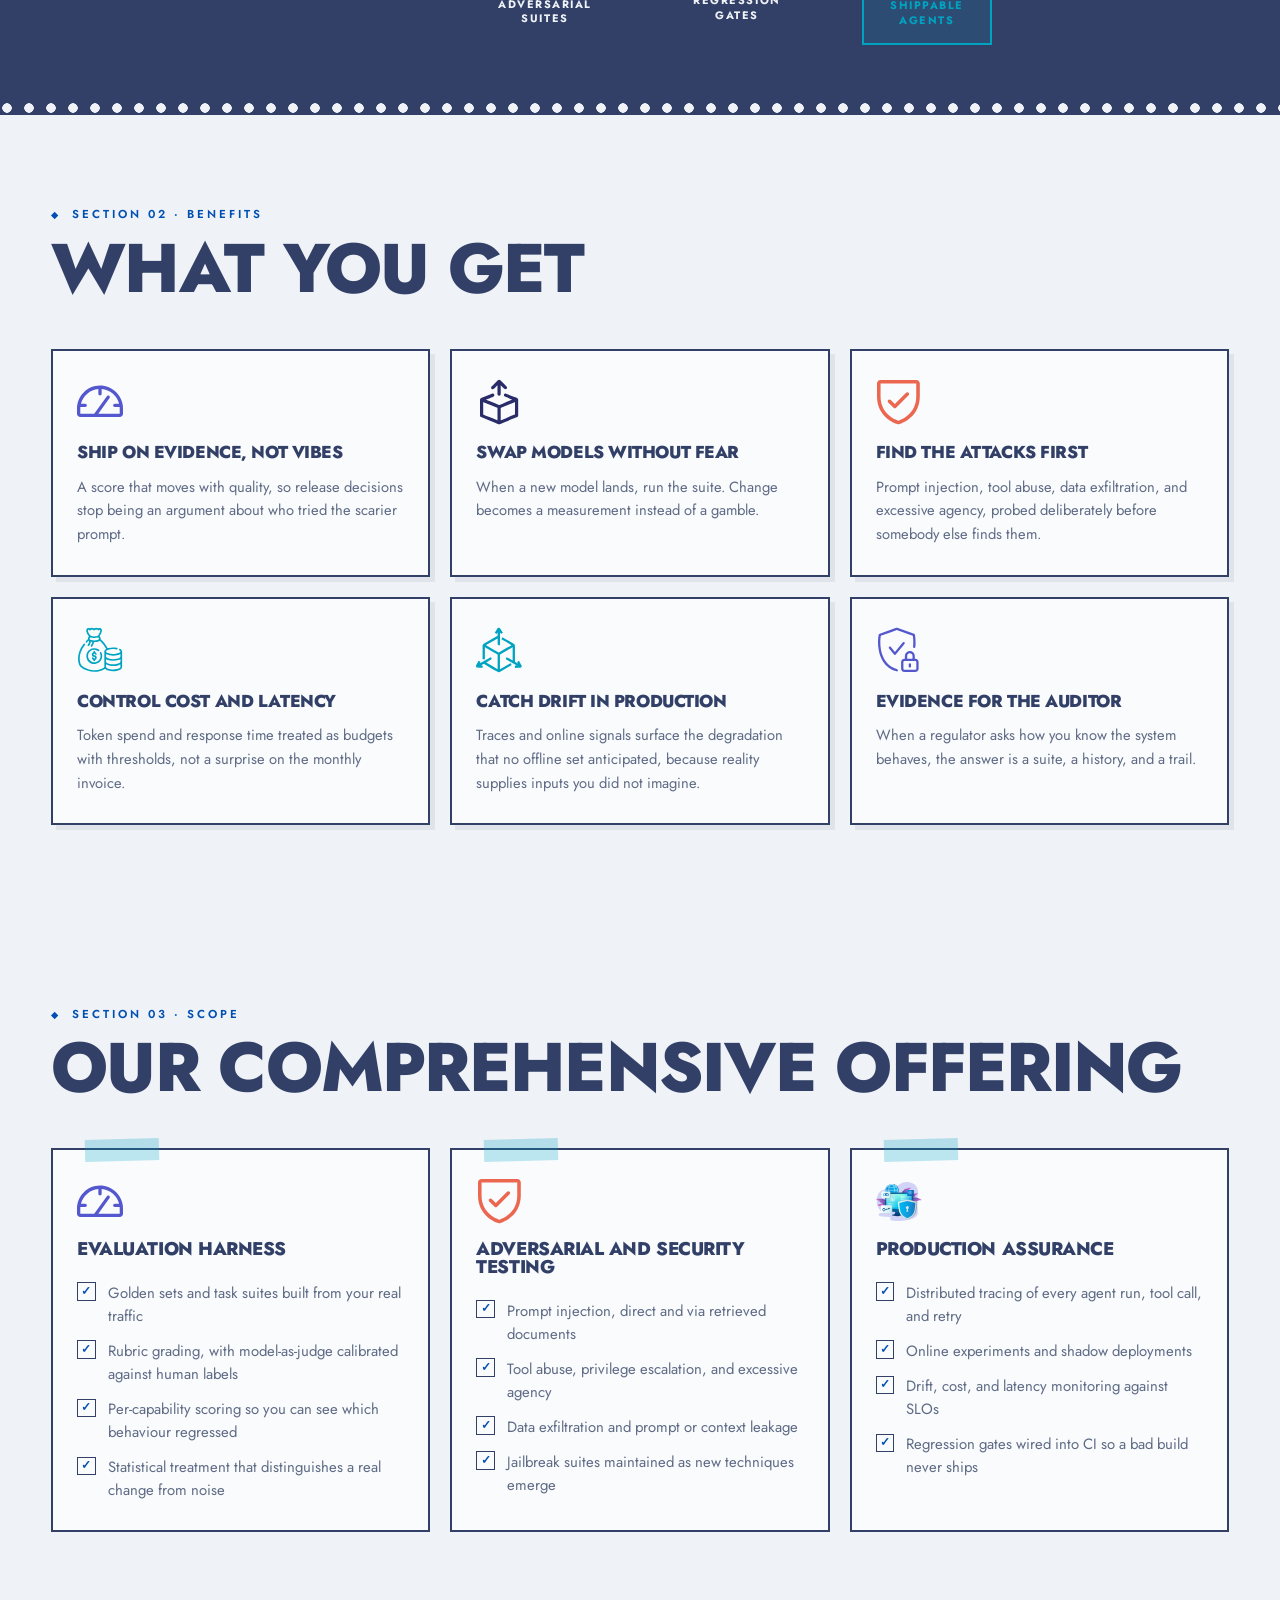
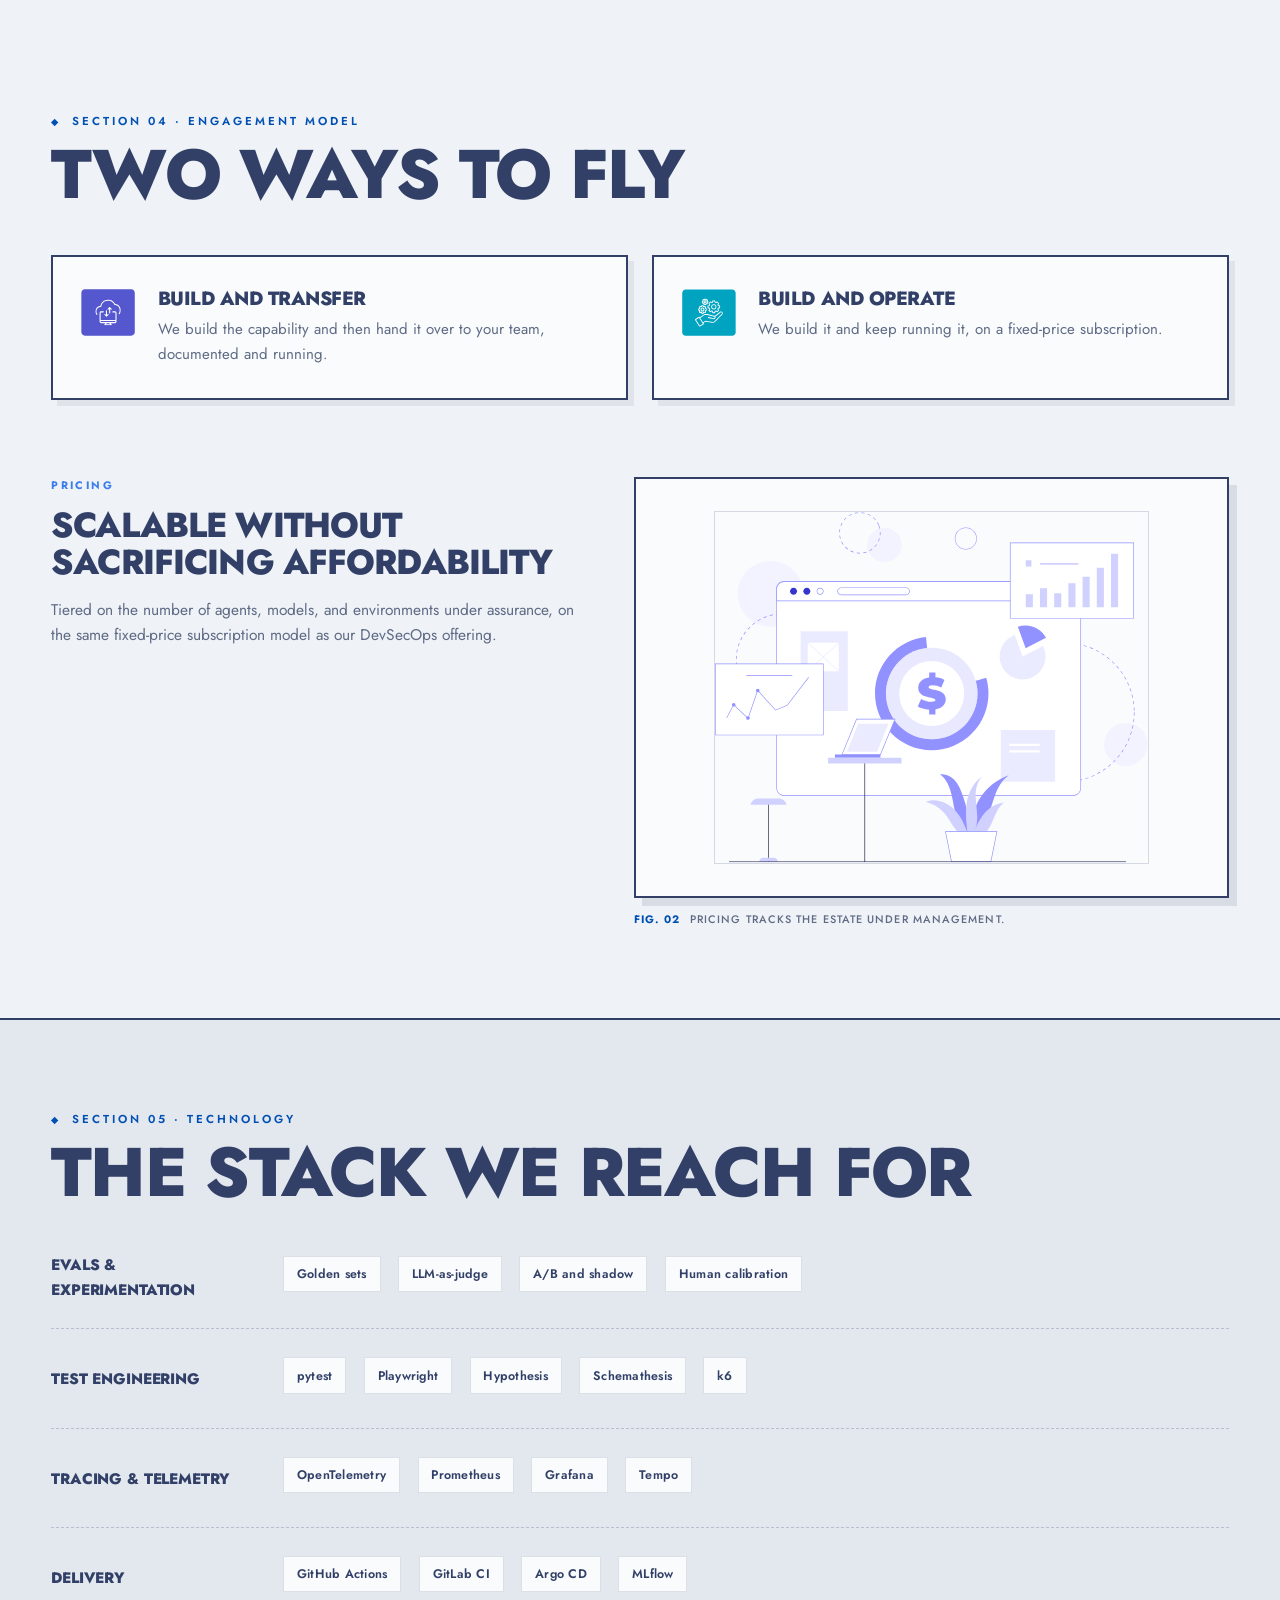
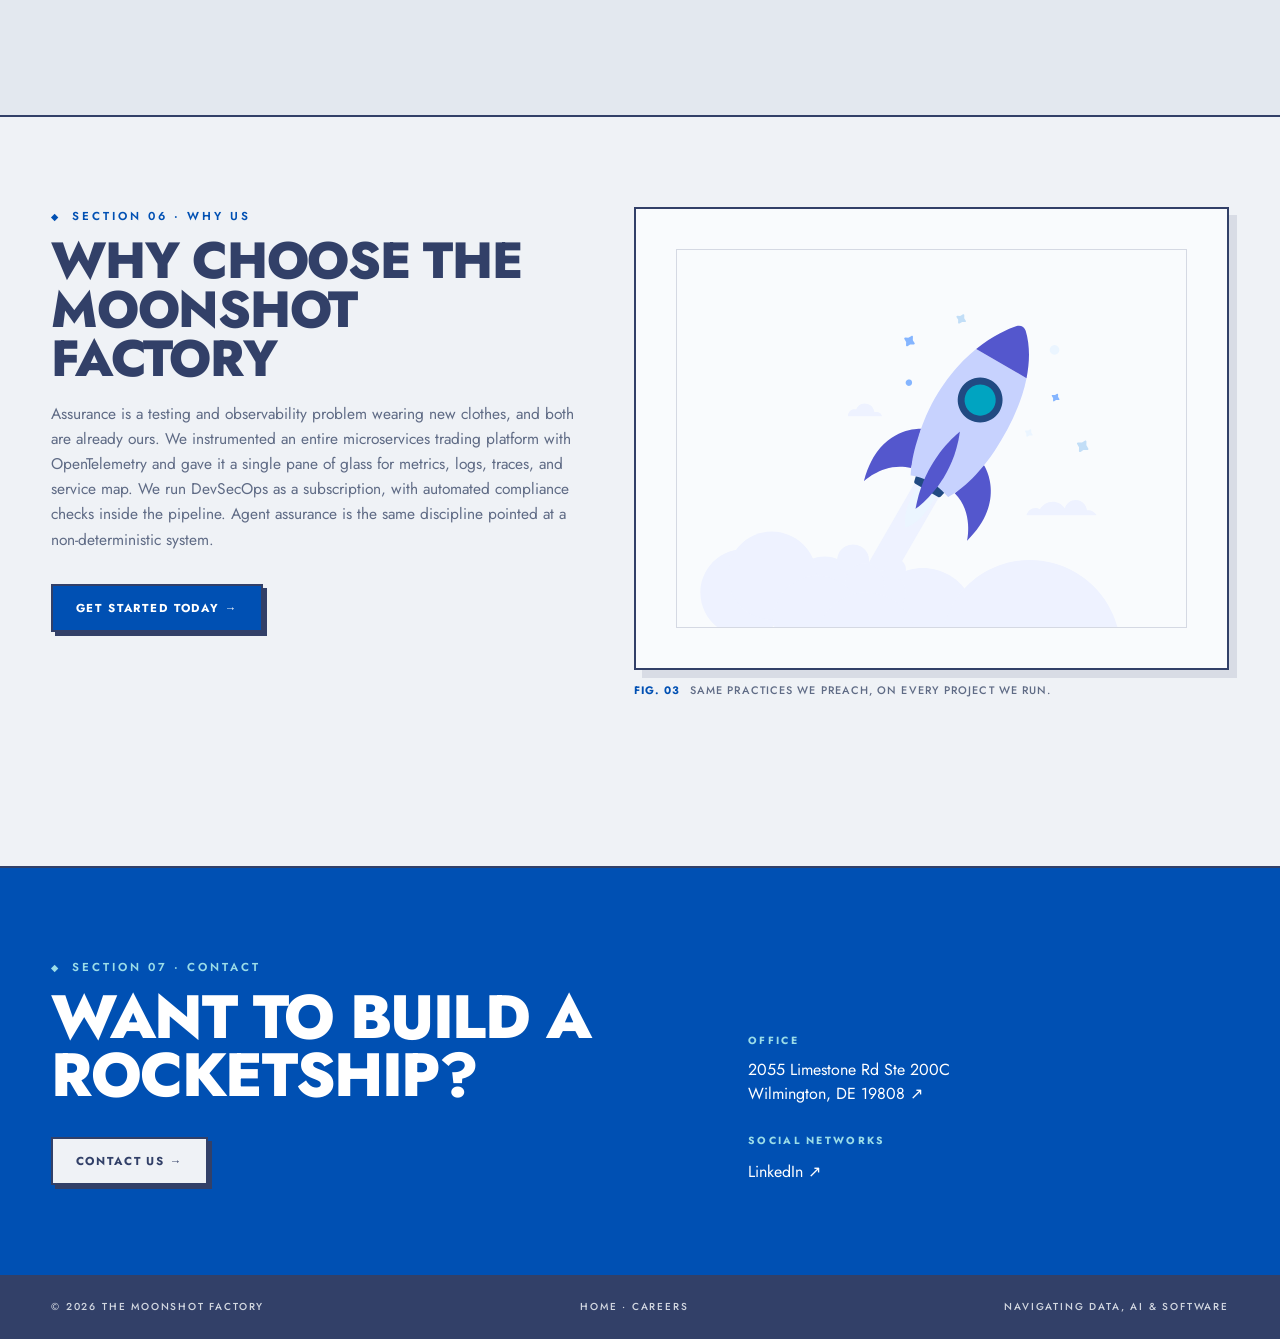
==== commit a271d1b3: "Add GA4 with consent gating, social cards and structured data Measurement, all of it consent-gated: " ====
--- a/agent-assurance.html
+++ b/agent-assurance.html
@@ -6,12 +6,94 @@
 <title>Agent Assurance · The Moonshot Factory</title>
 <meta name="description" content="Prove your AI agents work, and keep proving it. Eval harnesses, adversarial testing, regression gates, and production tracing as a managed service.">
 <meta name="theme-color" content="#324068">
+<!-- ══ discovery: canonical · social · measurement ══════ -->
+<meta name="robots" content="index,follow,max-image-preview:large">
+<link rel="canonical" href="https://www.themoonshotfactory.com/agent-assurance.html">
+<meta property="og:type" content="website">
+<meta property="og:site_name" content="The Moonshot Factory">
+<meta property="og:locale" content="en_US">
+<meta property="og:url" content="https://www.themoonshotfactory.com/agent-assurance.html">
+<meta property="og:title" content="Agent Assurance">
+<meta property="og:description" content="Prove your AI agents work, and keep proving it. Eval harnesses, adversarial testing, regression gates, and production tracing as a managed service.">
+<meta property="og:image" content="https://www.themoonshotfactory.com/assets/og/og-agent-assurance.png">
+<meta property="og:image:width" content="1200">
+<meta property="og:image:height" content="630">
+<meta property="og:image:alt" content="Agent Assurance — evals, adversarial testing and production tracing">
+<meta name="twitter:card" content="summary_large_image">
+<meta name="twitter:title" content="Agent Assurance">
+<meta name="twitter:description" content="Prove your AI agents work, and keep proving it. Eval harnesses, adversarial testing, regression gates, and production tracing as a managed service.">
+<meta name="twitter:image" content="https://www.themoonshotfactory.com/assets/og/og-agent-assurance.png">
+<script src="assets/analytics.js"></script>
+<!-- ══ end discovery ══════════════════════════════════════ -->
 <link rel="icon" type="image/png" sizes="32x32" href="assets/favicon-32.png">
 <link rel="apple-touch-icon" sizes="256x256" href="assets/apple-touch-icon.png">
 <link rel="preconnect" href="https://fonts.googleapis.com">
 <link rel="preconnect" href="https://fonts.gstatic.com" crossorigin>
 <link href="https://fonts.googleapis.com/css2?family=Jost:wght@300;400;500;600;700;800&display=swap" rel="stylesheet">
 <link rel="stylesheet" href="assets/site.css">
+<!-- ══ structured data ═════════════════════════════════ -->
+<script type="application/ld+json">
+{
+  "@context": "https://schema.org",
+  "@graph": [
+    {
+      "@type": "Organization",
+      "@id": "https://www.themoonshotfactory.com/#organization",
+      "name": "The Moonshot Factory",
+      "url": "https://www.themoonshotfactory.com/"
+    },
+    {
+      "@type": "WebPage",
+      "@id": "https://www.themoonshotfactory.com/agent-assurance.html#webpage",
+      "url": "https://www.themoonshotfactory.com/agent-assurance.html",
+      "name": "Agent Assurance · The Moonshot Factory",
+      "description": "Prove your AI agents work, and keep proving it. Eval harnesses, adversarial testing, regression gates, and production tracing as a managed service.",
+      "isPartOf": {
+        "@id": "https://www.themoonshotfactory.com/#website"
+      },
+      "about": {
+        "@id": "https://www.themoonshotfactory.com/#organization"
+      },
+      "primaryImageOfPage": "https://www.themoonshotfactory.com/assets/og/og-agent-assurance.png",
+      "inLanguage": "en"
+    },
+    {
+      "@type": "Service",
+      "@id": "https://www.themoonshotfactory.com/agent-assurance.html#service",
+      "name": "Agent Assurance",
+      "serviceType": "AI agent evaluation and assurance",
+      "description": "Prove your AI agents work, and keep proving it. Eval harnesses, adversarial testing, regression gates, and production tracing as a managed service.",
+      "url": "https://www.themoonshotfactory.com/agent-assurance.html",
+      "provider": {
+        "@id": "https://www.themoonshotfactory.com/#organization"
+      },
+      "areaServed": {
+        "@type": "Place",
+        "name": "Worldwide"
+      }
+    },
+    {
+      "@type": "BreadcrumbList",
+      "@id": "https://www.themoonshotfactory.com/agent-assurance.html#breadcrumb",
+      "itemListElement": [
+        {
+          "@type": "ListItem",
+          "position": 1,
+          "name": "Home",
+          "item": "https://www.themoonshotfactory.com/"
+        },
+        {
+          "@type": "ListItem",
+          "position": 2,
+          "name": "Agent Assurance",
+          "item": "https://www.themoonshotfactory.com/agent-assurance.html"
+        }
+      ]
+    }
+  ]
+}
+</script>
+<!-- ══ end structured data ═════════════════════════════ -->
 </head>
 <body>
 
--- a/assets/site.css
+++ b/assets/site.css
@@ -458,3 +458,35 @@
 }
 .chip-t:hover{border-color:var(--cyan);transform:translateY(-2px)}
 .trail-h div b{font-size:.95rem}
+
+/* ── consent banner ────────────────────────────────────────────
+   Injected by assets/analytics.js. Sits above the sticky header
+   but below the contact modal, so a visitor mid-enquiry isn't
+   fighting two layers. Bottom-anchored: it never covers the h1. */
+.consent{
+  position:fixed;left:0;right:0;bottom:0;z-index:150;
+  padding:clamp(.75rem,2vw,1.25rem);
+  transform:translateY(115%);transition:transform .42s var(--ease);
+}
+.consent.in{transform:translateY(0)}
+.consent.out{transform:translateY(115%)}
+.consent-card{
+  max-width:var(--max);margin-inline:auto;
+  background:var(--paper);border:2px solid var(--navy);
+  box-shadow:8px 8px 0 var(--navy);
+  padding:1.15rem clamp(1rem,2.5vw,1.75rem);
+  display:flex;align-items:center;gap:clamp(1rem,3vw,2.5rem);flex-wrap:wrap;
+}
+.consent-copy{flex:1 1 22rem;min-width:0}
+.consent-copy p:not(.stamp-label){
+  margin-top:.5rem;font-size:.88rem;line-height:1.55;color:var(--grey);max-width:68ch;
+}
+.consent-acts{display:flex;gap:.7rem;flex:none;margin-left:auto}
+.consent-acts .btn{padding:.7rem 1.15rem}
+@media(max-width:640px){
+  .consent-acts{margin-left:0;width:100%}
+  .consent-acts .btn{flex:1;justify-content:center}
+}
+@media(prefers-reduced-motion:reduce){
+  .consent{transition:none}
+}
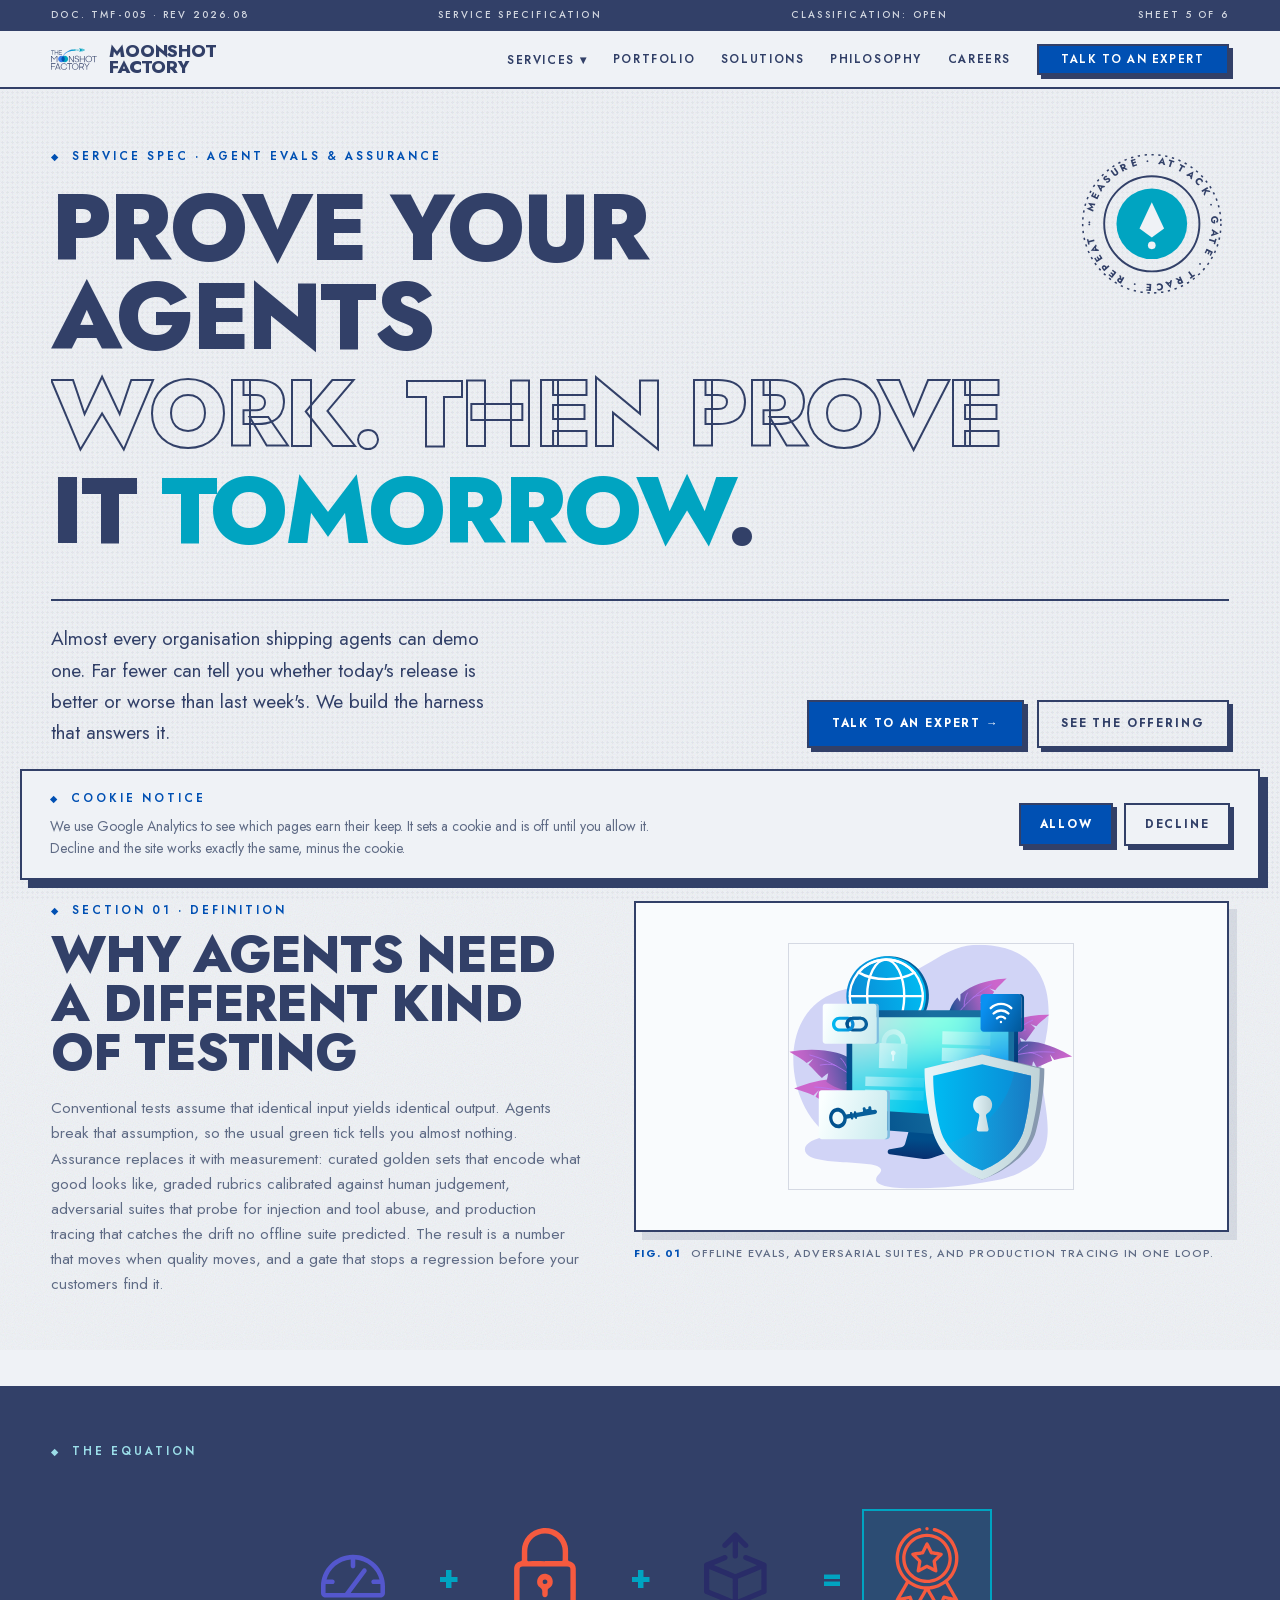
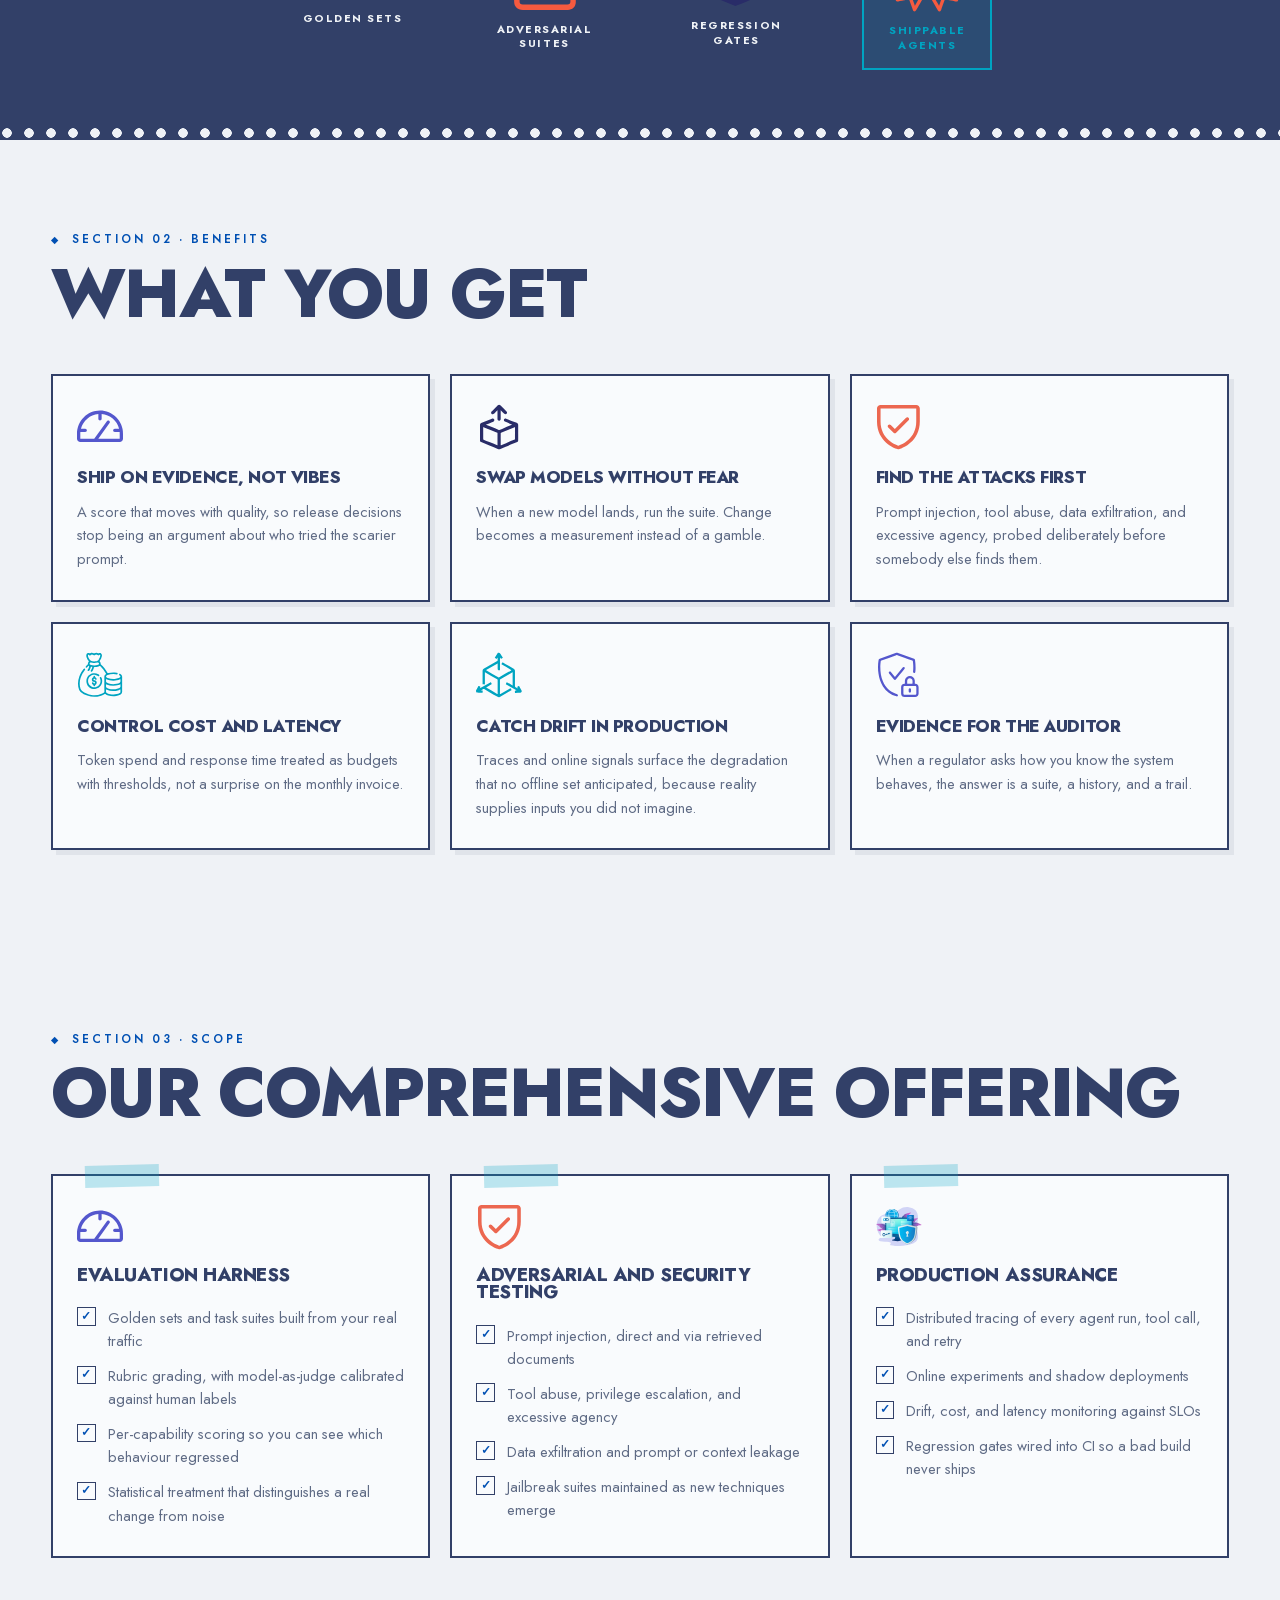
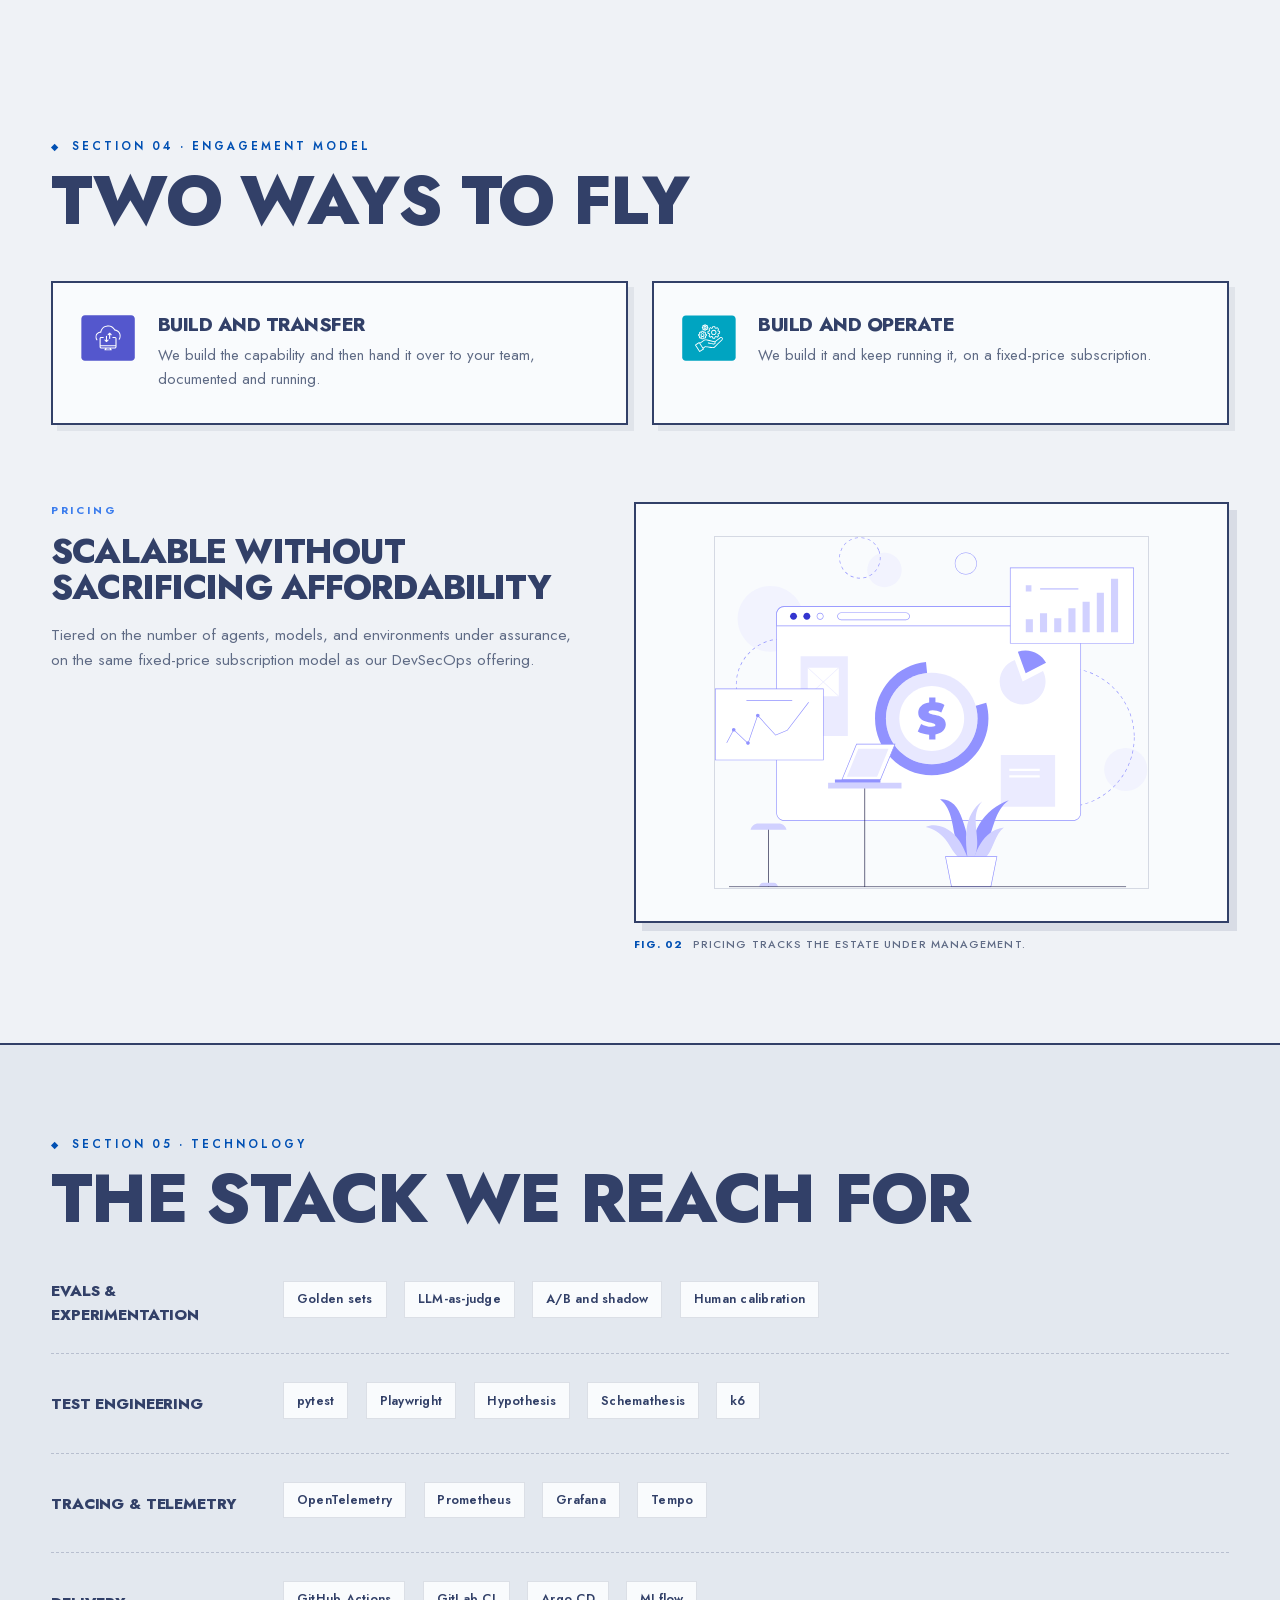
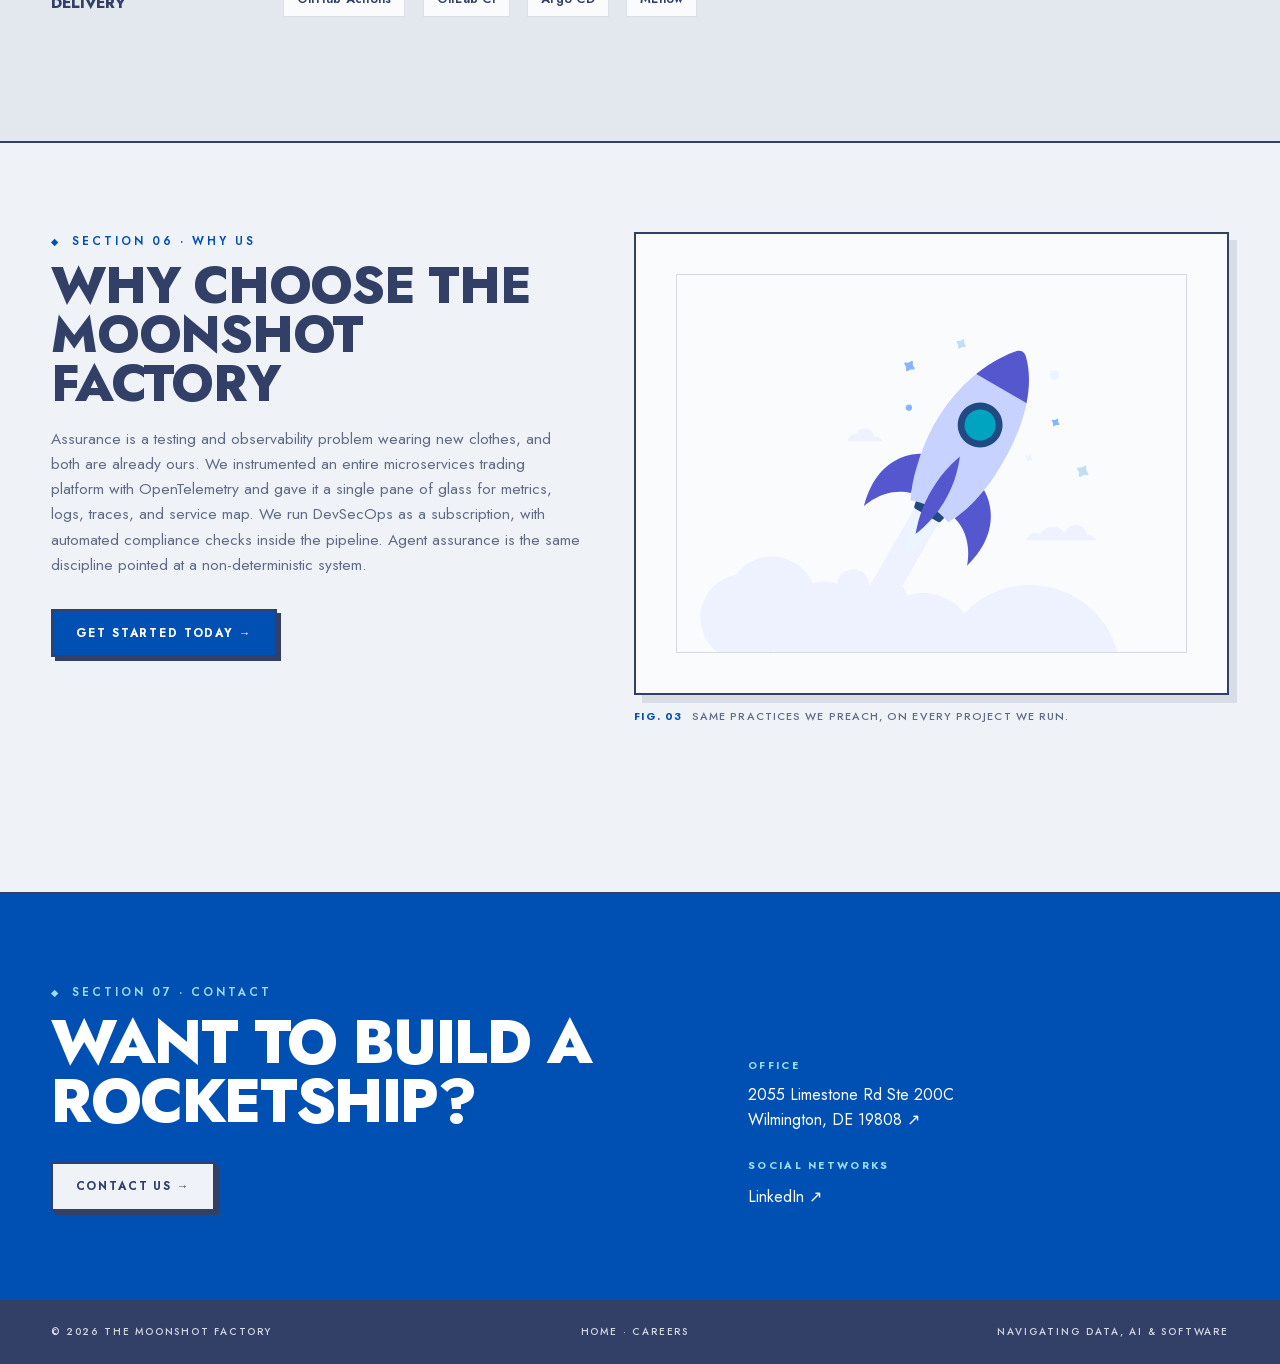
==== commit 04f6e404: "Self-host Jost, add a 404 sheet, fix schema address and card doc numbers Performance: - Jost is serv" ====
--- a/agent-assurance.html
+++ b/agent-assurance.html
@@ -27,9 +27,7 @@
 <!-- ══ end discovery ══════════════════════════════════════ -->
 <link rel="icon" type="image/png" sizes="32x32" href="assets/favicon-32.png">
 <link rel="apple-touch-icon" sizes="256x256" href="assets/apple-touch-icon.png">
-<link rel="preconnect" href="https://fonts.googleapis.com">
-<link rel="preconnect" href="https://fonts.gstatic.com" crossorigin>
-<link href="https://fonts.googleapis.com/css2?family=Jost:wght@300;400;500;600;700;800&display=swap" rel="stylesheet">
+<link rel="preload" href="assets/fonts/jost-latin.woff2" as="font" type="font/woff2" crossorigin>
 <link rel="stylesheet" href="assets/site.css">
 <!-- ══ structured data ═════════════════════════════════ -->
 <script type="application/ld+json">
--- a/assets/site.css
+++ b/assets/site.css
@@ -19,6 +19,30 @@
 @font-face{
   font-family:"Kamerik 105";src:url("fonts/kamerik105-heavy.woff2") format("woff2");
   font-weight:800;font-style:normal;font-display:swap;
+}
+
+/* ── FALLBACK TYPEFACE ────────────────────────────────────────
+   Jost, self-hosted instead of fetched from Google Fonts: that
+   stylesheet was render-blocking on a third-party origin, so
+   first paint waited on two extra DNS+TLS handshakes. One
+   variable file covers 400–800, which is every weight this
+   stylesheet asks for. Jost is SIL OFL 1.1, so hosting it here
+   is permitted. Regenerate by re-fetching the css2 API.
+   latin-ext is only downloaded if a glyph in its range is
+   actually used — that's what unicode-range buys.               */
+@font-face{
+  font-family:"Jost";src:url("fonts/jost-latin.woff2") format("woff2");
+  font-weight:400 800;font-style:normal;font-display:swap;
+  unicode-range:U+0000-00FF,U+0131,U+0152-0153,U+02BB-02BC,U+02C6,U+02DA,U+02DC,
+    U+0304,U+0308,U+0329,U+2000-206F,U+20AC,U+2122,U+2191,U+2193,U+2212,U+2215,
+    U+FEFF,U+FFFD;
+}
+@font-face{
+  font-family:"Jost";src:url("fonts/jost-latin-ext.woff2") format("woff2");
+  font-weight:400 800;font-style:normal;font-display:swap;
+  unicode-range:U+0100-02BA,U+02BD-02C5,U+02C7-02CC,U+02CE-02D7,U+02DD-02FF,
+    U+0304,U+0308,U+0329,U+1D00-1DBF,U+1E00-1E9F,U+1EF2-1EFF,U+2020,U+20A0-20AB,
+    U+20AD-20C0,U+2113,U+2C60-2C7F,U+A720-A7FF;
 }
 
 :root{
